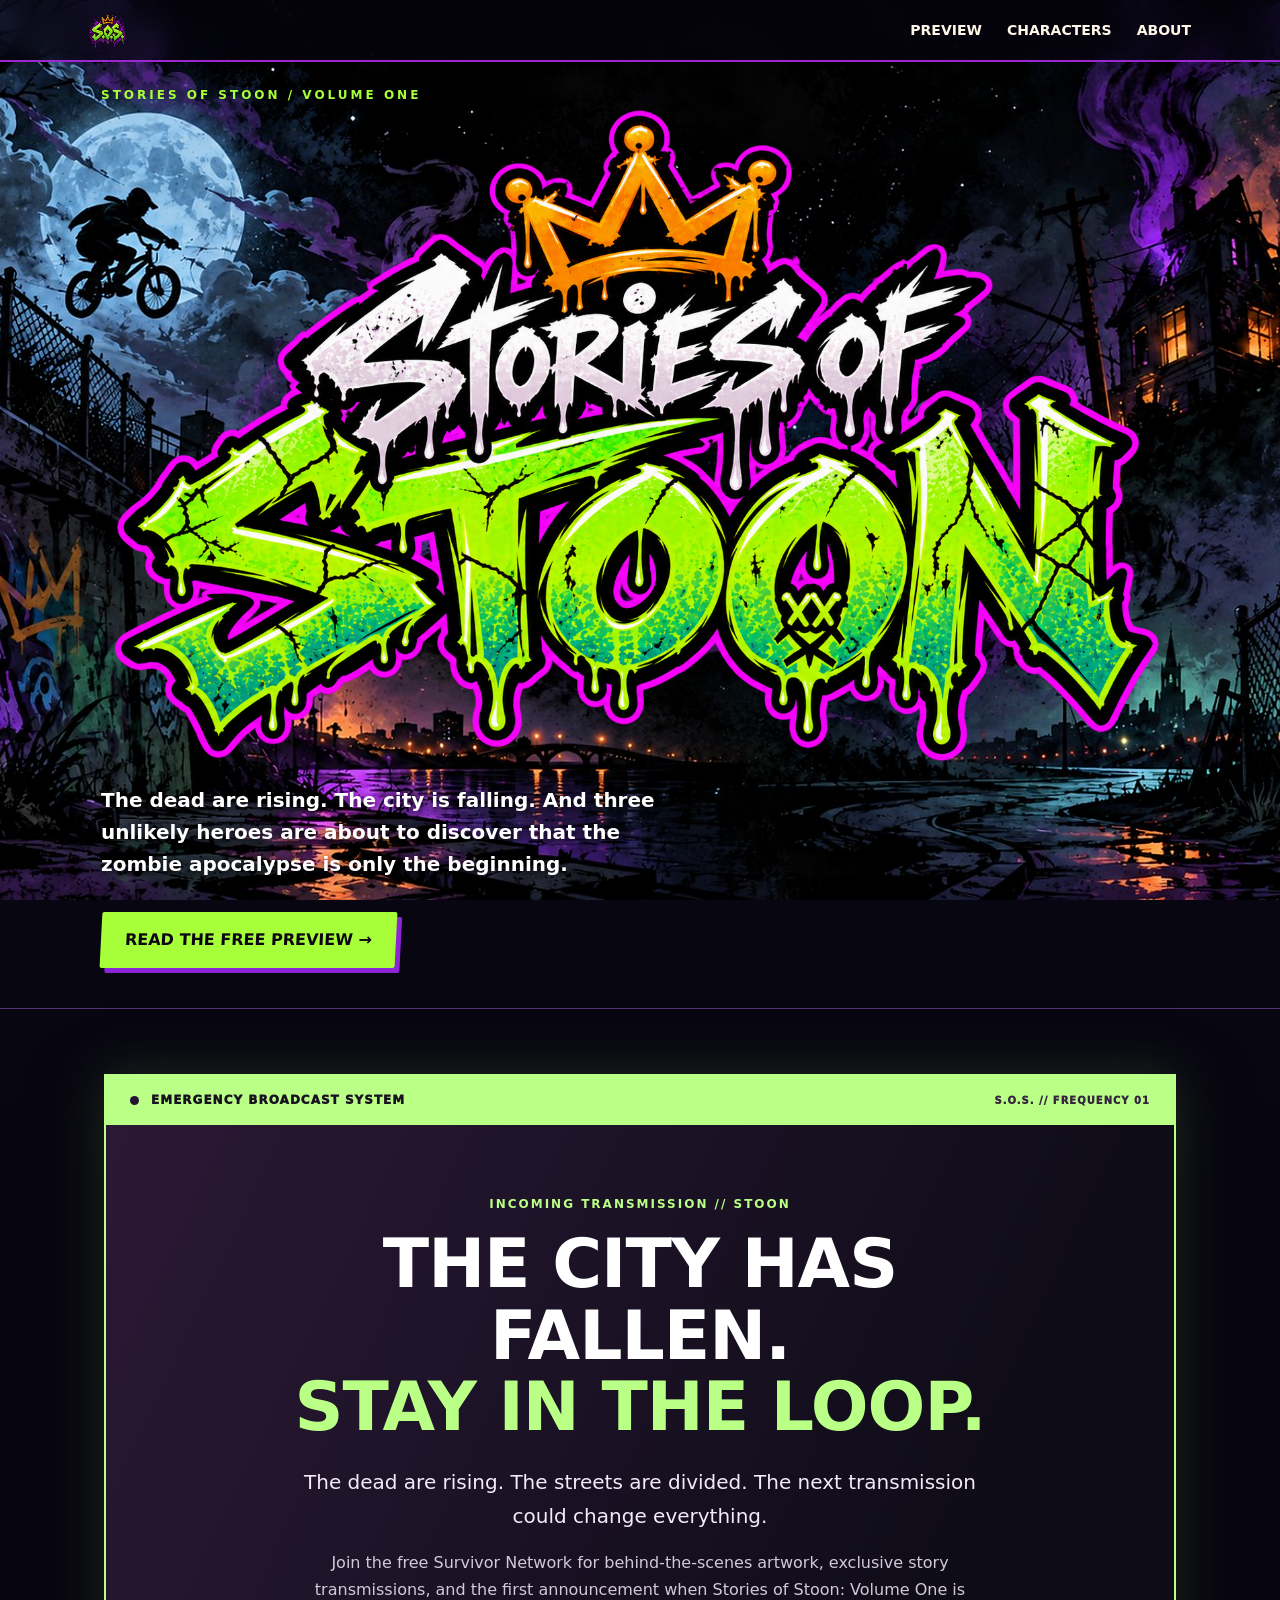
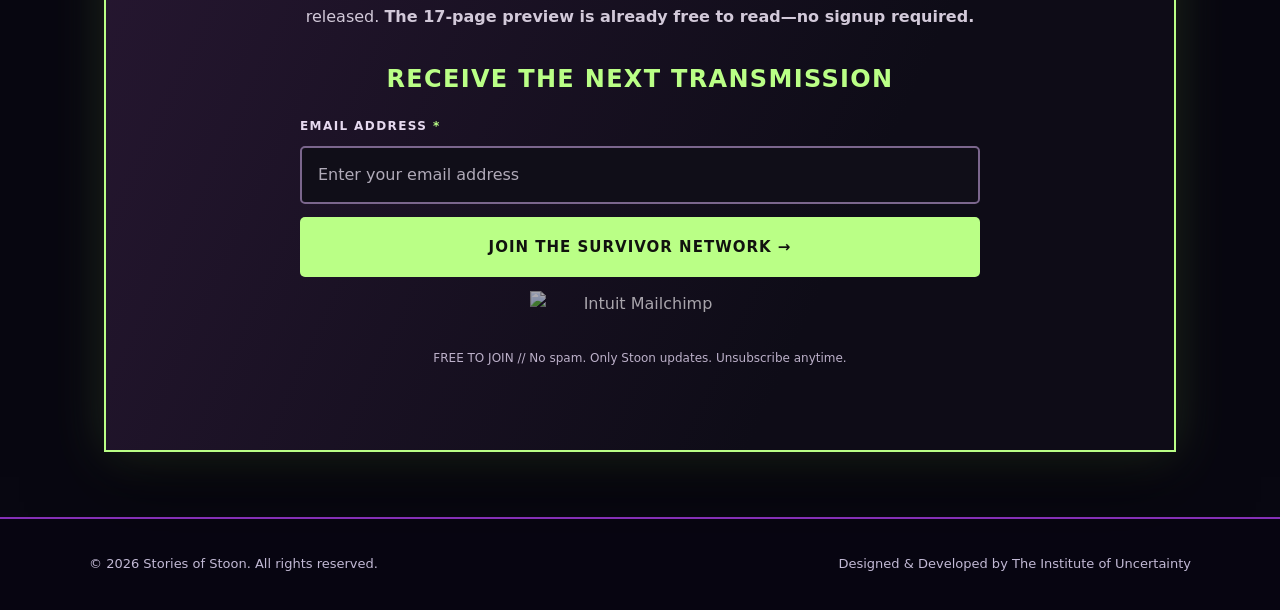
==== index.html @ d8c52fd6 "Update index.html" ====
<!DOCTYPE html>
<html lang="en">
 <head>
  <meta name="google-site-verification" content="NTfzgfvkSRT_aLBtHkE0zmmYZ2ayeeXilFzu-oNr6b4" />
  <!-- Page settings, metadata, fonts, and CSS -->
  <meta charset="utf-8"/>
  <meta content="width=device-width,initial-scale=1" name="viewport"/>
  <meta content="#111014" name="theme-color"/>
  <title>Stories of Stoon | Official Website</title>
  <link href="images/favicon-48.png?v=2" rel="icon" type="image/png"/>
  <link href="images/favicon-192.png?v=2" rel="apple-touch-icon"/>
  <meta content="images/stories-of-stoon-logo.png" property="og:image"/>
  <link href="css/bios.css" rel="stylesheet"/>
  
  <link href="css/visibility-fix.css" rel="stylesheet"/>
  <link href="css/background-crisp.css" rel="stylesheet"/>
  <link href="css/original-header-size.css" rel="stylesheet"/>
 
<!-- Stories of Stoon — standalone Survivor Network signup section -->
<style>
.sos-signal-section { padding: 65px 18px; background: #100e16; color: #f8f5f8; font-family: inherit; }
.sos-signal-section, .sos-signal-section * { box-sizing: border-box; }
.sos-signal-section .wrap { width: 100%; max-width: 1120px; margin: 0 auto; }
.sos-signal-section .signal-card { overflow: hidden; border: 2px solid #baff86; background: linear-gradient(115deg, #2b1936, #0e0c17 72%); box-shadow: 0 0 46px #baff8626, 0 25px 70px #0009; }
.sos-signal-section .signal-bar { display: flex; align-items: center; gap: 12px; padding: 15px 24px; background: #baff86; color: #18111f; font-weight: 950; letter-spacing: 1px; font-size: 12px; }
.sos-signal-section .signal-pulse { width: 9px; height: 9px; border-radius: 50%; background: #251332; flex-shrink: 0; }
.sos-signal-section .signal-frequency { margin-left: auto; font-size: 10px; color: #352440; }
.sos-signal-section .signal-content { max-width: 900px; margin: auto; padding: clamp(28px, 6vw, 70px); text-align: center; }
.sos-signal-section .eyebrow { font-size: 12px; font-weight: 800; letter-spacing: 2px; color: #baff86; }
.sos-signal-section .signal-copy h2 { font-size: clamp(34px, 6vw, 68px); line-height: 1.05; margin: 14px 0 22px; letter-spacing: -1px; color: #fff; }
.sos-signal-section .sos-green { color: #baff86; }
.sos-signal-section .signal-copy p { max-width: 720px; margin: 0 auto 16px; color: #d2c9d9; font-size: 16px; line-height: 1.7; }
.sos-signal-section .signal-copy p:first-of-type { font-size: clamp(17px,2vw,20px); color: #f4eaf9; }
.sos-signal-section .signal-form-wrap { max-width: 680px; margin: 30px auto 0; }
.sos-signal-section .network-form-heading { margin: 0 0 18px; color: #baff86; font-size: clamp(18px, 2vw, 24px); text-transform: uppercase; letter-spacing: .055em; }
.sos-signal-section .sos-mailchimp-form { width: 100%; margin: 0; padding: 0; }
.sos-signal-section .mc-field-group { text-align: left; margin-bottom: 13px; }
.sos-signal-section .mc-field-group label { display: block; margin-bottom: 10px; color: #e6d9ef; font-size: 12px; font-weight: 900; letter-spacing: 1.4px; }
.sos-signal-section .asterisk { color: #baff86; }
.sos-signal-section input[type=email] { display: block; width: 100%; min-height: 58px; padding: 14px 16px; background: #100e18; border: 2px solid #7b668d; border-radius: 5px; color: #fff; font: inherit; font-size: 16px; }
.sos-signal-section input[type=email]:focus { outline: 2px solid #baff86; outline-offset: 2px; }
.sos-signal-section input[type=email]::placeholder { color: #b0aab8; }
.sos-signal-section input.sos-subscribe-button { width: 100%; min-height: 60px; padding: 14px 12px; background: #baff86; color: #11120f; border: 0; border-radius: 5px; cursor: pointer; font: inherit; font-size: 15px; font-weight: 900; letter-spacing: 1px; }
.sos-signal-section input.sos-subscribe-button:hover { background: #d0ffa4; }
.sos-signal-section .sos-honeypot { position: absolute; left: -10000px; width: 1px; height: 1px; overflow: hidden; }
.sos-signal-section .response { margin: 10px 0; color: #fff; }
.sos-signal-section .sos-mailchimp-credit { display: flex; justify-content: center; margin: 14px auto 0; max-width: 220px; opacity: .65; }
.sos-signal-section .signal-privacy { margin-top: 18px; color: #bcb0c9; font-size: 12px; text-align: center; }
@media (max-width: 760px) { .sos-signal-section .signal-frequency { display: none; } .sos-signal-section .signal-bar { font-size: 10px; } .sos-signal-section .signal-content { padding: 27px 20px 35px; } }
</style>

  <link rel="stylesheet" href="css/navigation.css">
  <link rel="stylesheet" href="css/index-background-fix.css">
 </head>
 <body class="stoon-index-page">
  <img alt="" aria-hidden="true" id="stoon-fixed-city" src="images/city-background-sharp.jpg"/>
  <header>
    <div class="nav">
      <a class="brand" href="index.html" aria-label="Stories of Stoon homepage">
        <img src="images/sos-logo.png" alt="S.O.S. logo">
      </a>
      <nav class="mobile-nav" aria-label="Main navigation">
        <a href="preview.html">PREVIEW</a>
        <a href="bios.html">CHARACTERS</a>
        <a href="about.html">ABOUT</a>
      </nav>
    </div>
  </header>
  <!-- MAIN CONTENT -->
  <main>
   <div class="hero" id="home">
    <div class="wrap">
     <div class="hero-inner">
      <div class="eyebrow">
       STORIES OF STOON / VOLUME ONE
      </div>
      <img alt="Stories of Stoon" class="hero-logo" height="320" src="images/stories-of-stoon-logo.png" width="640"/>
      <p class="lead">
       The dead are rising. The city is falling. And three unlikely heroes are about to discover that the zombie apocalypse is only the beginning.
      </p>
      <div class="actions">
       <a class="btn" href="preview.html">
        READ THE FREE PREVIEW &rarr;
       </a>
      </div>
     </div>
    </div>
   </div>
   <section aria-labelledby="signal-title" class="launch-section sos-signal-section" id="email-list">
 <div class="wrap">
  <div class="signal-card">
   <div class="signal-bar">
    <span aria-hidden="true" class="signal-pulse">
    </span>
    EMERGENCY BROADCAST SYSTEM
    <span class="signal-frequency">
     S.O.S. // FREQUENCY 01
    </span>
   </div>
   <div class="signal-content">
    <div class="signal-copy">
     <div class="eyebrow">
      INCOMING TRANSMISSION // STOON
     </div>
     <h2 id="signal-title">
      THE CITY HAS FALLEN.
      <br/>
      <span class="sos-green">
       STAY IN THE LOOP.
      </span>
     </h2>
     <p>
      The dead are rising. The streets are divided. The next transmission could change everything.
     </p>
     <p>
      Join the free Survivor Network for behind-the-scenes artwork, exclusive story transmissions, and the first announcement when Stories of Stoon: Volume One is released.
      <strong>
       The 17-page preview is already free to read&mdash;no signup required.
      </strong>
     </p>
    </div>
    <div class="signal-form-wrap">
     <div class="stoon-mc-shell" id="mc_embed_shell">
      <div id="mc_embed_signup">
       <!-- MAILCHIMP SIGNUP FORM -->
       <form action="https://github.us11.list-manage.com/subscribe/post?u=028473336bbe570dd64462071&amp;id=b9e7efde29&amp;f_id=00f3f0e1f0" class="validate sos-mailchimp-form" id="mc-embedded-subscribe-form" method="post" name="mc-embedded-subscribe-form" target="_blank">
        <div id="mc_embed_signup_scroll">
         <h3 class="network-form-heading">
          Receive the next transmission
         </h3>
         <div class="mc-field-group">
          <label for="mce-EMAIL">
           EMAIL ADDRESS
           <span class="asterisk">
            *
           </span>
          </label>
          <input autocomplete="email" class="required email" id="mce-EMAIL" name="EMAIL" placeholder="Enter your email address" required="" type="email"/>
         </div>
         <div aria-live="polite" class="clear foot" id="mce-responses">
          <div class="response" id="mce-error-response" style="display:none">
          </div>
          <div class="response" id="mce-success-response" style="display:none">
          </div>
         </div>
         <div aria-hidden="true" class="sos-honeypot">
          <input autocomplete="off" name="b_028473336bbe570dd64462071_b9e7efde29" tabindex="-1" type="text" value=""/>
         </div>
         <input class="sos-subscribe-button" id="mc-embedded-subscribe" name="subscribe" type="submit" value="JOIN THE SURVIVOR NETWORK &rarr;"/>
         <a class="sos-mailchimp-credit" href="http://eepurl.com/Nd9CUPr3Xi" rel="noopener noreferrer" target="_blank" title="Mailchimp - email marketing made easy and fun">
          <img alt="Intuit Mailchimp" height="40" loading="lazy" src="https://digitalasset.intuit.com/render/content/dam/intuit/mc-fe/en_us/images/intuit-mc-rewards-text-dark.svg" width="220"/>
         </a>
        </div>
       </form>
      </div>
     </div>
     <p class="signal-privacy">
      FREE TO JOIN // No spam. Only Stoon updates. Unsubscribe anytime.
     </p>
    </div>
   </div>
  </div>
 </div>
</section>
  </main>
  <!-- SITE FOOTER -->
  <footer>
   <div class="wrap footer-inner">
    <span>
     &copy;
     <span id="year">
     </span>
     Stories of Stoon. All rights reserved.
    </span>
    <span>
     Designed &amp; Developed by The Institute of Uncertainty
    </span>
   </div>
  </footer>
  <script src="js/bios-2.js">
  </script>
 </body>
</html>
---- css/bios.css ----
/* Stories of Stoon — bios page styles */

:root {
    --bg:#111014;
    --card:#201e24;
    --line:#38333d;
    --orange:#ff7438;
    --cream:#f5eee4;
    --muted:#b7abb3}

* {
    box-sizing:border-box}

html {
    scroll-behavior:smooth}

body {
    margin:0;
    background:var(--bg);
    color:var(--cream);
    font:16px/1.6 system-ui,Arial,sans-serif}

a {
    color:inherit;
    text-decoration:none}

button {
    font:inherit;
    cursor:pointer}

header {
    position:sticky;
    top:0;
    z-index:5;
    background:#111014ed;
    border-bottom:1px solid var(--line);
    backdrop-filter:blur(12px)}

.nav {
    max-width:1150px;
    margin:auto;
    padding:14px 24px;
    display:flex;
    align-items:center;
    justify-content:space-between;
    gap:20px}

.brand {
    font-weight:1000;
    letter-spacing:-1px;
    font-size:25px;
    line-height:1}

.brand span {
    color:var(--orange)}

nav {
    display:flex;
    gap:25px;
    font-size:14px;
    font-weight:750}

nav a:hover {
    color:var(--orange)}

.hero {
    position:relative;
    overflow:hidden;
    border-bottom:1px solid var(--line);
    background:radial-gradient(ellipse at 78% 45%,#693323 0,transparent 42%),linear-gradient(135deg,#28232b,#111014 75%)}

.hero:after {
    content:'♛';
    position:absolute;
    right:6%;
    top:2%;
    font-size:390px;
    line-height:1;
    color:#ff74380d;
    transform:rotate(-15deg);
    pointer-events:none}

.wrap {
    max-width:1150px;
    margin:auto;
    padding:0 24px}

.hero-inner {
    padding:95px 0 100px;
    position:relative;
    z-index:1;
    max-width:740px}

.eyebrow {
    font-size:12px;
    font-weight:900;
    letter-spacing:3px;
    color:var(--orange)}

h1 {
    font-size:clamp(55px,10vw,116px);
    line-height:.92;
    letter-spacing:-5px;
    margin:18px 0 26px;
    text-transform:uppercase}

h1 em {
    color:var(--orange);
    font-style:normal}

p {
    color:var(--muted)}

.lead {
    font-size:20px;
    max-width:590px}

.actions {
    display:flex;
    gap:12px;
    flex-wrap:wrap;
    margin-top:32px}

.btn {
    border:1px solid var(--orange);
    background:var(--orange);
    color:#160f0d;
    padding:13px 22px;
    border-radius:5px;
    font-weight:900;
    display:inline-block}

.btn.secondary {
    background:transparent;
    color:var(--cream);
    border-color:#70626a}

.btn:hover {
    filter:brightness(1.12)}

section {
    padding:75px 0}

h2 {
    font-size:clamp(30px,5vw,46px);
    letter-spacing:-1.5px;
    margin:0 0 10px;
    line-height:1.1}

.section-head {
    display:flex;
    justify-content:space-between;
    align-items:end;
    gap:20px;
    margin-bottom:26px}

.grid {
    display:grid;
    grid-template-columns:repeat(3,1fr);
    gap:18px}

.episode {
    background:var(--card);
    border:1px solid var(--line);
    border-radius:9px;
    overflow:hidden}

.thumb {
    aspect-ratio:16/10;
    background:linear-gradient(145deg,#4b3538,#18171c);
    display:flex;
    align-items:center;
    justify-content:center;
    position:relative;
    overflow:hidden}

.thumb:before {
    content:'♛';
    font-size:105px;
    color:#ff743845;
    transform:rotate(-18deg)}

.thumb strong {
    position:absolute;
    bottom:12px;
    left:16px;
    font-size:12px;
    letter-spacing:2px;
    background:#151216dd;
    padding:4px 9px}

.episode-content {
    padding:20px}

.episode h3 {
    margin:0 0 8px;
    font-size:21px}

.episode p {
    margin:0 0 16px;
    font-size:14px}

.text-link {
    color:var(--orange);
    font-weight:850}

.dark {
    background:#19171c;
    border-block:1px solid var(--line)}

.about-grid {
    display:grid;
    grid-template-columns:1fr 1fr;
    gap:65px;
    align-items:center}

.art {
    border:1px solid #664435;
    min-height:310px;
    border-radius:8px;
    background:radial-gradient(circle at center,#653f31,#1c191f 70%);
    display:grid;
    place-items:center;
    font-size:180px;
    color:var(--orange)}

.reader {
    max-width:800px;
    margin:auto}

.reader-panel {
    border:1px solid var(--line);
    background:#f7f4ed;
    color:#222;
    padding:35px;
    text-align:center;
    min-height:380px;
    display:flex;
    flex-direction:column;
    justify-content:center;
    align-items:center;
    gap:15px}

.reader-panel .crown {
    font-size:90px;
    color:#222}

.reader-panel h3 {
    font-size:32px;
    margin:0;
    line-height:1.1}

.reader-panel p {
    color:#555;
    max-width:460px}

.reader-nav {
    display:flex;
    justify-content:space-between;
    align-items:center;
    gap:10px;
    margin:20px 0}

.reader-nav button {
    padding:10px 17px;
    background:var(--card);
    border:1px solid var(--line);
    border-radius:5px;
    color:white}

.reader-nav button:disabled {
    opacity:.3;
    cursor:not-allowed}

.reader-note {
    font-size:13px}

.signup {
    display:flex;
    gap:10px;
    max-width:530px;
    margin-top:20px}

.signup input {
    flex:1;
    min-width:0;
    padding:13px;
    border:1px solid #66565d;
    background:#19171c;
    border-radius:5px;
    color:white}

footer {
    padding:35px 0;
    border-top:1px solid var(--line);
    color:var(--muted);
    font-size:13px}

.footer-inner {
    display:flex;
    justify-content:space-between;
    gap:15px;
    flex-wrap:wrap}

@media(max-width:700px) {
    .grid {
    grid-template-columns:1fr}

.about-grid {
    grid-template-columns:1fr;
    gap:24px}

.hero-inner {
    padding:75px 0}

h1 {
    letter-spacing:-3px}

.art {
    min-height:220px}

nav {
    gap:12px;
    font-size:12px}

.brand {
    font-size:19px}

.signup {
    flex-direction:column}

.section-head {
    align-items:start;
    flex-direction:column}}

:root {
    --bg:#080711;
    --card:#171126;
    --line:#573071;
    --orange:#a7ff39;
    --cream:#fff8e8;
    --muted:#c2b9d5}

body {
    background:#080711}

header {
    background:#090711ed;
    border-bottom:2px solid #9b27d1}

.brand span,.text-link,.eyebrow {
    color:#a7ff39}

nav a:hover {
    color:#a7ff39}

.hero {
    min-height:700px;
    background:linear-gradient(90deg,#080711f2 0%,#080711aa 45%,#08071110 100%),url('images/city-background.png') center 45%/cover no-repeat}

.hero:after {
    display:none}

.hero-inner {
    padding:125px 0 135px;
    max-width:640px}

h1,h2,h3 {
    font-family:Impact,'Arial Black',system-ui,sans-serif;
    text-transform:uppercase;
    letter-spacing:.015em}

h1 {
    font-size:clamp(65px,10vw,125px);
    line-height:.9;
    color:white;
    text-shadow:5px 6px #1b0c27,8px 9px #8e23c4}

h1 em {
    color:#a7ff39;
    text-shadow:4px 5px #361047,7px 8px #9a26d8}

.lead {
    color:white;
    font-weight:650;
    text-shadow:0 2px 8px black}

.btn {
    background:#a7ff39;
    border:2px solid #a7ff39;
    color:#0b0611;
    box-shadow:5px 5px #8c26d4;
    transform:skew(-3deg);
    border-radius:2px}

.btn.secondary {
    background:#120a20dd;
    border-color:#ac46e7;
    color:white;
    box-shadow:5px 5px #48206e}

.btn:hover {
    transform:skew(-3deg) translateY(-3px)}

#episodes {
    background:linear-gradient(#0a0815dc,#0a0815f4),url('images/city-background.png') center/cover}

.episode {
    border:2px solid #67338c;
    box-shadow:6px 6px #250d37;
    border-radius:3px}

.episode:hover {
    border-color:#a7ff39}

.thumb {
    background:#171124 center/cover no-repeat}

.episode:nth-child(1) .thumb {
    background-image:url('images/city-background.png')}

.episode:nth-child(2) .thumb {
    background-image:url('images/city-background.png')}

.episode:nth-child(3) .thumb {
    background-image:url('images/city-background.png')}

.thumb:before {
    display:none}

.thumb strong {
    background:#a7ff39;
    color:#140b1b;
    font-weight:950}

.dark {
    background:#100c1d;
    border-block:1px solid #50306d}

.reader-panel {
    background:#f9f9f6;
    border:5px solid #a7ff39;
    box-shadow:9px 9px #7325a9;
    padding:20px}

.reader-nav button {
    border:2px solid #8133b5;
    font-weight:850}

.art {
    background:#09060f url('images/city-background.png') center/cover no-repeat;
    border:3px solid #8f36c8;
    box-shadow:8px 8px #a7ff39;
    font-size:0;
    min-height:390px}

#updates {
    background:linear-gradient(90deg,#090711ef,#090711a8),url('images/city-background.png') center/cover}

footer {
    border-top:2px solid #8530b7}

@media(max-width:700px) {
    .hero {
    min-height:630px;
    background-position:58% center;
    background-image:linear-gradient(90deg,#080711db,#08071178),url('images/city-background.png')}

.hero-inner {
    padding:85px 0 95px}

h1 {
    font-size:clamp(58px,13vw,88px)}

.art {
    min-height:250px}}

/* Comic visual identity: expressive condensed headlines, sharp inked edges */
@import url('https://fonts.googleapis.com/css2?family=Barlow+Condensed:wght@600;
    700;
    800;
    900&family=Inter:wght@400;
    500;
    600;
    700;
    800&display=swap');
body {
    font-family:Inter,Arial,sans-serif}

h1,h2,h3,.eyebrow,.btn,nav,.thumb strong {
    font-family:'Barlow Condensed',Impact,'Arial Narrow',sans-serif}

h1 {
    letter-spacing:.005em;
    font-weight:900;
    font-size:clamp(76px,11vw,142px)}

h2 {
    font-weight:900;
    letter-spacing:.015em;
    font-size:clamp(39px,5vw,60px)}

.hero {
    min-height:790px;
    background:linear-gradient(90deg,#070512ed 0%,#070512b0 39%,#07051220 80%),url('images/city-background.png') center 44%/cover no-repeat}

.hero-inner {
    padding:155px 0 160px}

.eyebrow {
    font-size:16px;
    letter-spacing:.14em}

.lead {
    max-width:490px}

.hero h1 {
    filter:drop-shadow(0 8px 0 #1c072e)}

.episode .thumb {
    background-position:center;
    background-size:cover}

.episode:first-child .thumb {
    background-image:url('images/city-background.png')}

.episode:nth-child(2) .thumb {
    background-image:url('images/city-background.png')}

.episode:nth-child(3) .thumb {
    background-image:url('images/city-background.png')}

.episode h3 {
    font-size:29px}

#about {
    background:radial-gradient(ellipse at 80% 40%,#2a1243,#090711 60%)}

#updates {
    background:linear-gradient(90deg,#090711ed,#090711a8),url('images/city-background.png') center/cover}

.site-note {
    font-size:13px;
    color:#c2b9d5}

@media(max-width:700px) {
    .hero {
    min-height:650px;
    background:linear-gradient(90deg,#080711d9,#08071183),url('images/city-background.png') 58% center/cover no-repeat}

.hero-inner {
    padding:95px 0 100px}

h1 {
    font-size:clamp(66px,14vw,95px)}

.nav {
    padding:12px 16px}

.brand img {
    max-width:86px!important}

nav {
    gap:10px}}

.hero-logo {
    display:block;
    width:min(100%,620px);
    height:auto;
    filter:drop-shadow(0 10px 22px #0009);
    margin:10px 0 22px}

.sr-only {
    position:absolute;
    width:1px;
    height:1px;
    padding:0;
    margin:-1px;
    overflow:hidden;
    clip:rect(0,0,0,0);
    white-space:nowrap;
    border:0}

.brand img {
    width:96px!important;
    max-height:64px!important;
    object-fit:contain}

.hero-inner {
    max-width:700px}

@media(max-width:700px) {
    .hero-logo {
    width:100%}

.brand img {
    width:70px!important}}

/* Fully responsive comic archive and image reader */
#episode-grid {
    grid-template-columns:repeat(3,minmax(0,1fr))}

.episode .thumb {
    background-size:cover;
    background-position:center;
    aspect-ratio:16/10}

.reader {
    max-width:1080px}

.reader-panel {
    min-height:0;
    padding:0;
    background:#fff;
    border:3px solid #a7ff39;
    display:block;
    overflow:hidden}

.reader-panel img {
    width:100%;
    height:auto;
    display:block}

.reader-nav {
    position:relative;
    justify-content:space-between;
    flex-wrap:wrap}

.reader-nav button {
    background:#1a1126;
    color:#fff;
    border:2px solid #a7ff39;
    padding:12px 18px}

.reader-nav button:not(:disabled):hover {
    background:#3a1753}

.reader-nav span {
    font-weight:800;
    color:#a7ff39}

@media(max-width:850px) {
    #episode-grid {
    grid-template-columns:repeat(2,minmax(0,1fr))}}

@media(max-width:540px) {
    #episode-grid {
    grid-template-columns:1fr}

.reader-nav button {
    padding:10px 12px}

.reader-panel {
    box-shadow:4px 4px #7325a9}}

/* Mailing list section */
#email-list {
    background:linear-gradient(115deg,#130a20f5,#080711df),url('images/city-background.png') center/cover;
    padding:85px 0;
    border-top:2px solid #8628bc}

.mail-panel {
    max-width:790px;
    margin:auto;
    text-align:center;
    background:#0d0918d9;
    border:2px solid #6e2b9a;
    box-shadow:9px 9px 0 #39204d;
    padding:clamp(22px,5vw,52px)}

.mail-panel h2 {
    font-size:clamp(36px,6vw,65px);
    color:#a7ff39;
    text-shadow:3px 3px #7623b3}

.mail-panel p {
    max-width:550px;
    margin:14px auto 24px}

.mail-form {
    display:flex;
    gap:12px;
    max-width:600px;
    margin:auto;
    flex-wrap:wrap}

.mail-form input[type=email] {
    flex:1 1 230px;
    min-width:0;
    padding:16px;
    background:#fff;
    color:#171021;
    border:2px solid #a7ff39;
    font:inherit;
    border-radius:3px}

.mail-form button {
    flex:0 0 auto}

.mailerlite-embed:not(:empty) {
    margin:20px auto;
    max-width:620px}

.mailerlite-embed:not(:empty)+.mail-form {
    display:none}

.mailerlite-embed:not(:empty)~.mail-status {
    display:none}

.mail-privacy {
    font-size:12px!important;
    color:#c2b9d5}

.mail-status {
    font-size:14px;
    min-height:24px;
    color:#ffdca0}

@media(max-width:600px) {
    .mail-form button {
    width:100%}}

/* Character bios — same neon comic theme as the original page. */
.bio-controls {
    display:flex;
    justify-content:space-between;
    gap:16px;
    flex-wrap:wrap;
    align-items:end;
    margin:24px 0}

.bio-controls label {
    font:800 15px 'Barlow Condensed',Impact,sans-serif;
    color:#a7ff39;
    letter-spacing:.06em}

.bio-controls input {
    display:block;
    margin-top:6px;
    min-width:min(310px,80vw);
    padding:12px 14px;
    background:#0a0713;
    border:2px solid #7735ab;
    color:#fff;
    border-radius:3px;
    font:15px system-ui,sans-serif}

.bio-filters {
    display:flex;
    flex-wrap:wrap;
    gap:7px}

.bio-filters button {
    font:800 15px 'Barlow Condensed',Impact,sans-serif;
    background:#171126;
    color:#fff;
    border:1px solid #8f36c8;
    padding:10px 13px}

.bio-filters button.selected,.bio-filters button:hover {
    color:#0a0713;
    background:#a7ff39;
    border-color:#a7ff39}

.bio-grid {
    display:grid;
    grid-template-columns:repeat(3,minmax(0,1fr));
    gap:17px}

.bio-card {
    background:#1b1429;
    border:2px solid #653486;
    box-shadow:5px 5px #270e39;
    min-width:0}

.bio-card[hidden] {
    display:none!important}

.bio-card summary {
    cursor:pointer;
    list-style:none;
    padding:20px;
    min-height:162px;
    display:flex;
    flex-direction:column;
    gap:6px}

.bio-card summary::-webkit-details-marker {
    display:none}

.bio-card summary strong {
    font:900 29px/1.08 'Barlow Condensed',Impact,sans-serif;
    text-transform:uppercase;
    color:white}

.bio-card summary:hover strong {
    color:#a7ff39}

.bio-faction {
    font:900 13px 'Barlow Condensed',Impact,sans-serif;
    letter-spacing:.1em;
    color:#a7ff39}

.bio-card[data-group='The Crowned'] .bio-faction {
    color:#ff9947}

.bio-subtitle {
    color:#c2b9d5;
    font-size:13px}

.bio-action {
    font:800 13px 'Barlow Condensed',Impact,sans-serif;
    color:#a7ff39;
    letter-spacing:.08em;
    margin-top:auto}

.bio-body {
    padding:5px 20px 20px;
    border-top:1px solid #653486}

.bio-body p {
    font-size:14px}

.bio-facts {
    font-size:14px;
    color:#eee5f5;
    padding-left:18px}

.bio-tba {
    font-style:italic}

.bio-card[open] {
    border-color:#a7ff39}

#bio-empty {
    border:1px dashed #8f36c8;
    padding:20px;
    text-align:center}

@media(max-width:850px) {
    .bio-grid {
    grid-template-columns:repeat(2,minmax(0,1fr))}}

@media(max-width:600px) {
    .bio-grid {
    grid-template-columns:1fr}

.bio-controls {
    align-items:stretch}

.bio-controls input {
    width:100%}

.nav {
    flex-wrap:wrap}

nav {
    flex-wrap:wrap;
    justify-content:center}

.bio-card summary {
    min-height:120px}}



/* Site-wide visual settings: one fixed, unobscured city image. */
html { background: #070612 !important; }
body { background: transparent !important; min-height: 100vh; isolation: isolate; }
body::before {
  content: "";
  position: fixed;
  inset: 0;
  z-index: -1;
  pointer-events: none;
  background: url("../images/city-background.png") center center / cover no-repeat;
}
/* No full-section dark curtains over the artwork. */
.hero, main, main > section, section, section.dark,
#episodes, #reader, #characters, #about, #updates, #email-list {
  background: transparent !important;
  background-image: none !important;
}
header { background: rgba(7,5,18,.78) !important; }
footer { background: rgba(7,5,18,.50) !important; }
/* Readable text without hiding the skyline. */
.hero-inner { max-width: 1020px !important; margin: auto; text-align: center; }
.hero-logo { display:block !important; width:min(100%, 900px) !important;
  max-width:100% !important; height:auto !important; margin:0 auto 24px !important;
  object-fit:contain !important; filter:drop-shadow(0 5px 12px rgba(0,0,0,.75)); }
.hero-inner .lead { margin-inline:auto; text-shadow:0 2px 7px #000, 0 0 14px #000; }
.hero-inner .actions { justify-content:center; }
section h2, section p, .eyebrow { text-shadow: 0 2px 8px rgba(0,0,0,.85); }
@media (max-width:700px) {
 body::before { background-position: 40% center; }
 .hero-logo { width:100% !important; }
}


/* FIX: the backdrop is in front of the root background and behind all content. */
html { background: #070612 !important; }
body { background: transparent !important; position: relative; isolation: auto !important; min-height: 100vh; }
body::before { content: ""; display: block; position: fixed; inset: 0; z-index: 0 !important;
  pointer-events: none; background: url("../images/city-background.png") center center / cover no-repeat !important;
  opacity: 1 !important; }
body > header, body > main, body > footer { position: relative; z-index: 1; }
main, .hero, main > section, section, section.dark, #episodes, #reader, #characters,
#about, #updates, #email-list { background: transparent !important; background-image: none !important; }
.hero { overflow: visible !important; min-height: 0 !important; }
.hero-inner { box-sizing: border-box; padding: 38px 12px 40px !important; max-width: 1100px !important; }
.hero-logo { display: block !important; width: min(94vw, 1000px) !important;
 max-width: 100% !important; height: auto !important; max-height: none !important;
 object-fit: contain !important; margin: 0 auto 20px !important; }
.hero::after { display:none !important; }
@media (max-width: 700px) { body::before { background-position: 39% center !important; }
 .hero-inner { padding: 26px 8px 32px !important; } .hero-logo { width: 96vw !important; } }


/* Shared, unobstructed, stationary cityscape on all five pages. */
html { background: #070612 !important; }
body { background: transparent !important; isolation: auto !important; min-height:100vh; }
body::before { content:"" !important; position:fixed !important; inset:0 !important; z-index:0 !important; background: url("../images/city-background.png") center center / cover no-repeat !important; pointer-events:none !important; }
body > * { position:relative; z-index:1; }
main, main > section, section, .hero, .dark, #episodes, #reader, #characters, #about, #updates, #email-list { background:transparent !important; background-image:none !important; }
.hero::before, .hero::after { display:none !important; }
header { background:rgba(7,5,18,.55) !important; }
footer { background:rgba(7,5,18,.55) !important; }
.hero, .hero-inner { overflow:visible !important; }
.hero-inner { max-width:1200px !important; width:100% !important; padding:50px 16px 55px !important; margin:0 auto !important; text-align:center !important; }
.hero-logo { display:block !important; box-sizing:border-box !important; width:min(100%,1100px) !important; max-width:calc(100vw - 32px) !important; height:auto !important; max-height:none !important; object-fit:contain !important; margin:0 auto 24px !important; filter:drop-shadow(0 4px 12px rgba(0,0,0,.7)); }
.hero-inner .lead { margin-left:auto; margin-right:auto; }
.hero-inner .actions { justify-content:center; }
section h2, section p, .eyebrow { text-shadow:0 2px 8px #000; }
@media(max-width:700px) { body::before { background-position:35% center !important; } .hero-inner { padding:28px 12px 36px !important; } .hero-logo { max-width:calc(100vw - 24px) !important; } }

/* Character images: consistent crops within the ORIGINAL Stoon theme */
.bio-card .bio-portrait {width:100%;aspect-ratio:4/5;display:block;object-fit:cover;object-position:center top;border:2px solid #653486;background:#100b1a;margin:0 0 12px;}
.bio-card summary {min-height:0;}
.bio-card:has(.bio-portrait) summary {padding:14px 14px 18px;}
.bio-card:not(:has(.bio-portrait)) summary {min-height:245px;justify-content:center;}
.bio-card {background:#1b1429;}
.bio-card summary:focus-visible {outline:3px solid #a7ff39;outline-offset:-4px;}
@media(max-width:600px){.bio-card:not(:has(.bio-portrait)) summary{min-height:150px;}}
---- css/visibility-fix.css ----
/* FINAL OVERRIDES: full-width title and genuinely visible fixed cityscape */
html, body { margin:0 !important; min-height:100% !important; background:transparent !important; }
html { background-color:#080711 !important; }
body::before,body::after { content:none !important; display:none !important; }
#stoon-fixed-city { position:fixed !important; inset:0 !important; width:100vw !important; height:100dvh !important; object-fit:cover !important; object-position:center center !important; z-index:0 !important; opacity:1 !important; pointer-events:none !important; }
body > header,body > main,body > footer { position:relative !important; z-index:1 !important; }
body,main,main > section,section,.hero,.dark,#episodes,#reader,#characters,#about,#updates,#email-list { background:transparent !important; background-image:none !important; }
.hero,.hero-inner,.wrap { overflow:visible !important; }
.hero::before,.hero::after { content:none !important; display:none !important; }
.hero-inner { width:100% !important; max-width:1200px !important; padding:24px 12px 40px !important; margin:0 auto !important; box-sizing:border-box !important; }
.hero-logo { display:block !important; width:100% !important; max-width:min(1100px,calc(100vw - 32px)) !important; height:auto !important; max-height:none !important; object-fit:contain !important; margin:0 auto 20px !important; }
header { background:rgba(7,5,18,.65) !important; }
footer { background:rgba(7,5,18,.45) !important; }
.episode,.bio-card,.mail-panel,.reader-panel,.art,.card,.episode-content { background-color:rgba(12,9,23,.70) !important; }
@media(max-width:700px) { #stoon-fixed-city { object-position:38% center !important; } .hero-inner { padding:18px 8px 28px !important; } .hero-logo { max-width:calc(100vw - 16px) !important; } }
---- css/background-crisp.css ----
/* Shared fixed city background: sharper image, no CSS blur or dark overlay. */
html { background: #080711 !important; }
body { background: transparent !important; }
#stoon-fixed-city {
 position: fixed !important; inset: 0 !important; width: 100vw !important; height: 100vh !important;
 object-fit: cover !important; object-position: center center !important;
 opacity: 1 !important; filter: none !important; transform: translateZ(0);
 z-index: 0 !important; pointer-events: none !important;
}
body > header,body > main,body > footer { position: relative !important; z-index: 1 !important; }
main,main > section,.hero,.dark { background: transparent !important; background-image: none !important; }
.hero-logo { max-width: min(1100px, calc(100vw - 36px)) !important; width: 100% !important; height: auto !important; object-fit: contain !important; }
@media (max-width: 700px) { #stoon-fixed-city { object-position: 37% center !important; } }
---- css/original-header-size.css ----
header .brand { width: auto !important; height: auto !important; min-width: 0 !important; max-width: none !important; flex: 0 0 auto !important; padding: 0 !important; }
header .brand img { display:block !important; width:96px !important; max-width:96px !important; height:64px !important; max-height:64px !important; object-fit:contain !important; }
@media(max-width:700px){header .brand img{width:70px !important;max-width:70px !important;height:48px !important;max-height:48px !important;}}
---- css/navigation.css ----
/* Shared header — match the About page on all four pages. */
header .nav {
  display: flex;
  align-items: center;
  justify-content: space-between;
  gap: 20px;
  max-width: 1150px;
  margin-inline: auto;
  padding: 12px 24px;
}
header .brand {
  display: inline-flex !important;
  flex: 0 0 auto !important;
  align-items: center;
  justify-content: center;
  width: 36px !important;
  height: 36px !important;
  min-width: 36px !important;
  max-width: 36px !important;
  padding: 0 !important;
}
header .brand img {
  display: block !important;
  width: 36px !important;
  max-width: 36px !important;
  height: 36px !important;
  max-height: 36px !important;
  object-fit: contain;
}
header .nav nav {
  display: flex;
  align-items: center;
  justify-content: flex-end;
  flex-wrap: wrap;
  gap: clamp(12px, 2.6vw, 25px);
}
header .nav nav a {
  white-space: nowrap;
}
header .nav nav a[aria-current="page"] {
  color: var(--orange, #ff7438);
}
@media (max-width: 520px) {
  header .nav { padding: 12px 14px; gap: 10px; }
  header .nav nav { gap: 10px; font-size: 11px; }
}
---- css/index-background-fix.css ----
/* Index page: use the same sharp, fixed background as the other site pages.
   Hide the legacy low-res backdrop to prevent double rendering. */
body.stoon-index-page::before { content: none !important; display: none !important; }
body.stoon-index-page #stoon-fixed-city {
  display: block !important; position: fixed !important; inset: 0 !important;
  width: 100vw !important; height: 100vh !important; object-fit: cover !important;
  object-position: center center !important; filter: none !important; opacity: 1 !important;
  transform: none !important; z-index: 0 !important; pointer-events: none !important;
}
body.stoon-index-page > header, body.stoon-index-page > main, body.stoon-index-page > footer {
  position: relative !important; z-index: 1 !important;
}
@media (max-width: 700px) {
  body.stoon-index-page #stoon-fixed-city { object-position: 37% center !important; }
}
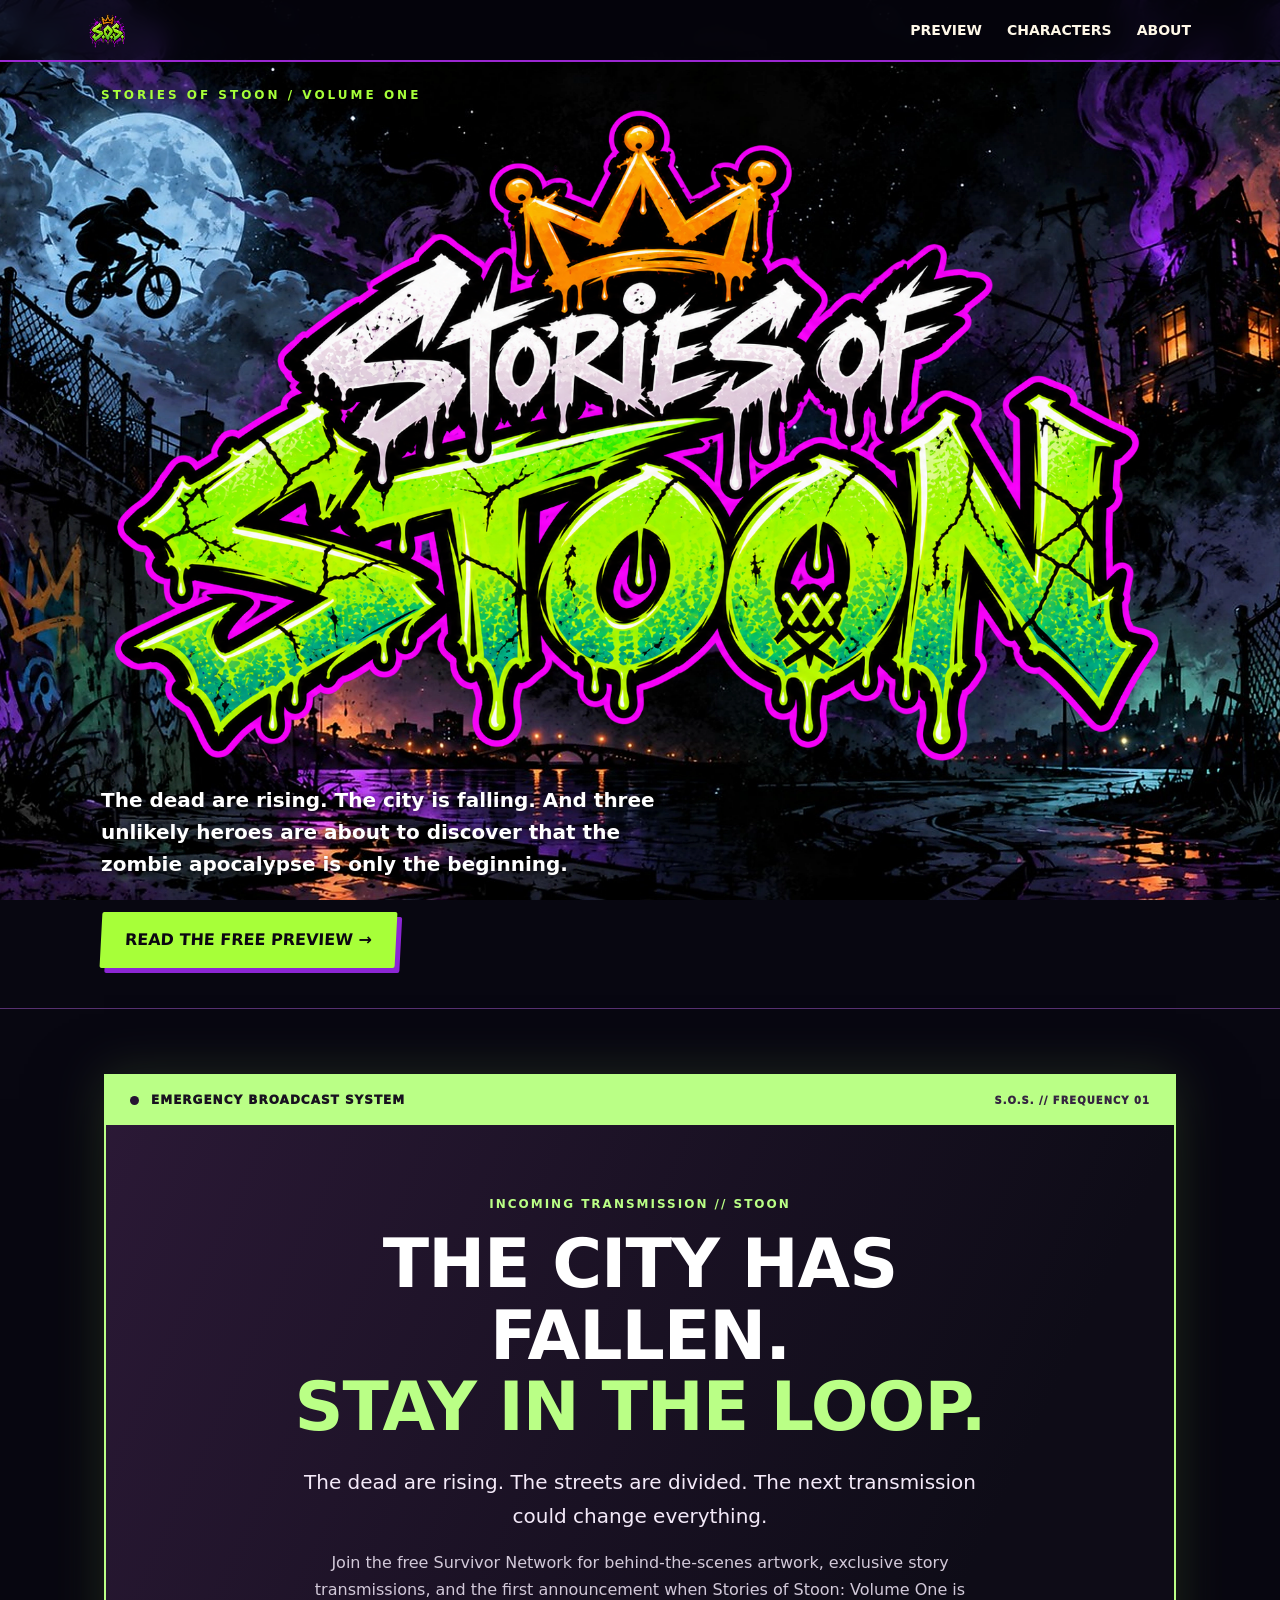
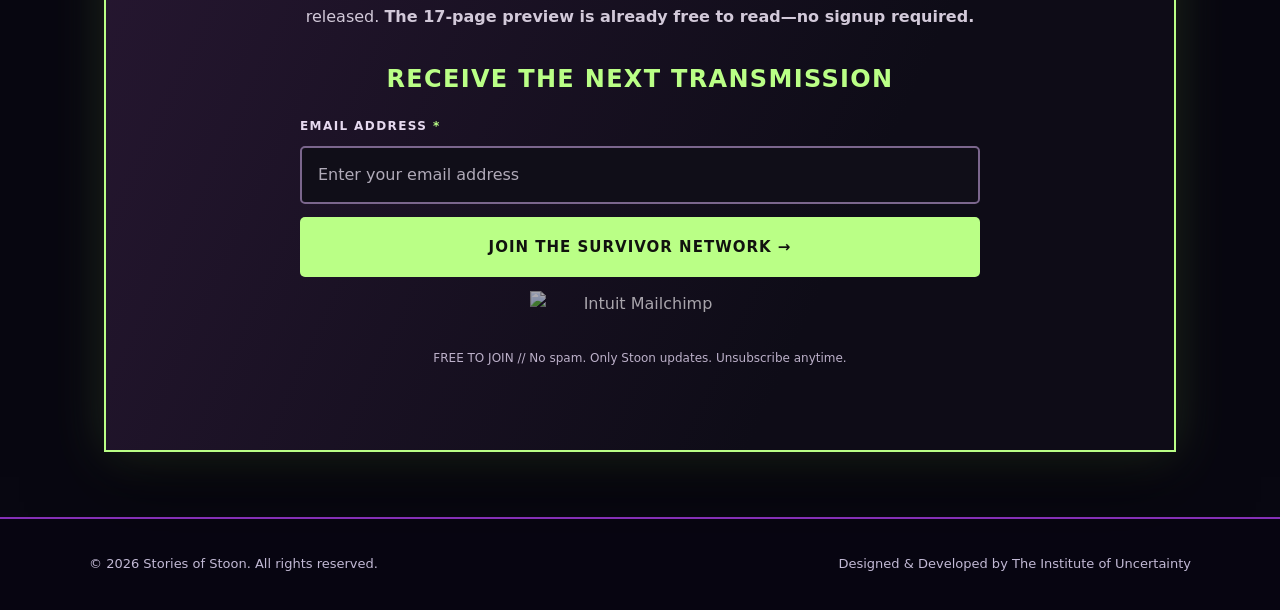
==== commit 48d26cd6: "Update index.html" ====
--- a/index.html
+++ b/index.html
@@ -53,7 +53,7 @@
   <link rel="stylesheet" href="css/index-background-fix.css">
  </head>
  <body class="stoon-index-page">
-  <img alt="" aria-hidden="true" id="stoon-fixed-city" src="images/city-background-sharp.jpg"/>
+  <img alt="" aria-hidden="true" id="stoon-fixed-city" src="images/city-background-sharp.webp"/>
   <header>
     <div class="nav">
       <a class="brand" href="index.html" aria-label="Stories of Stoon homepage">
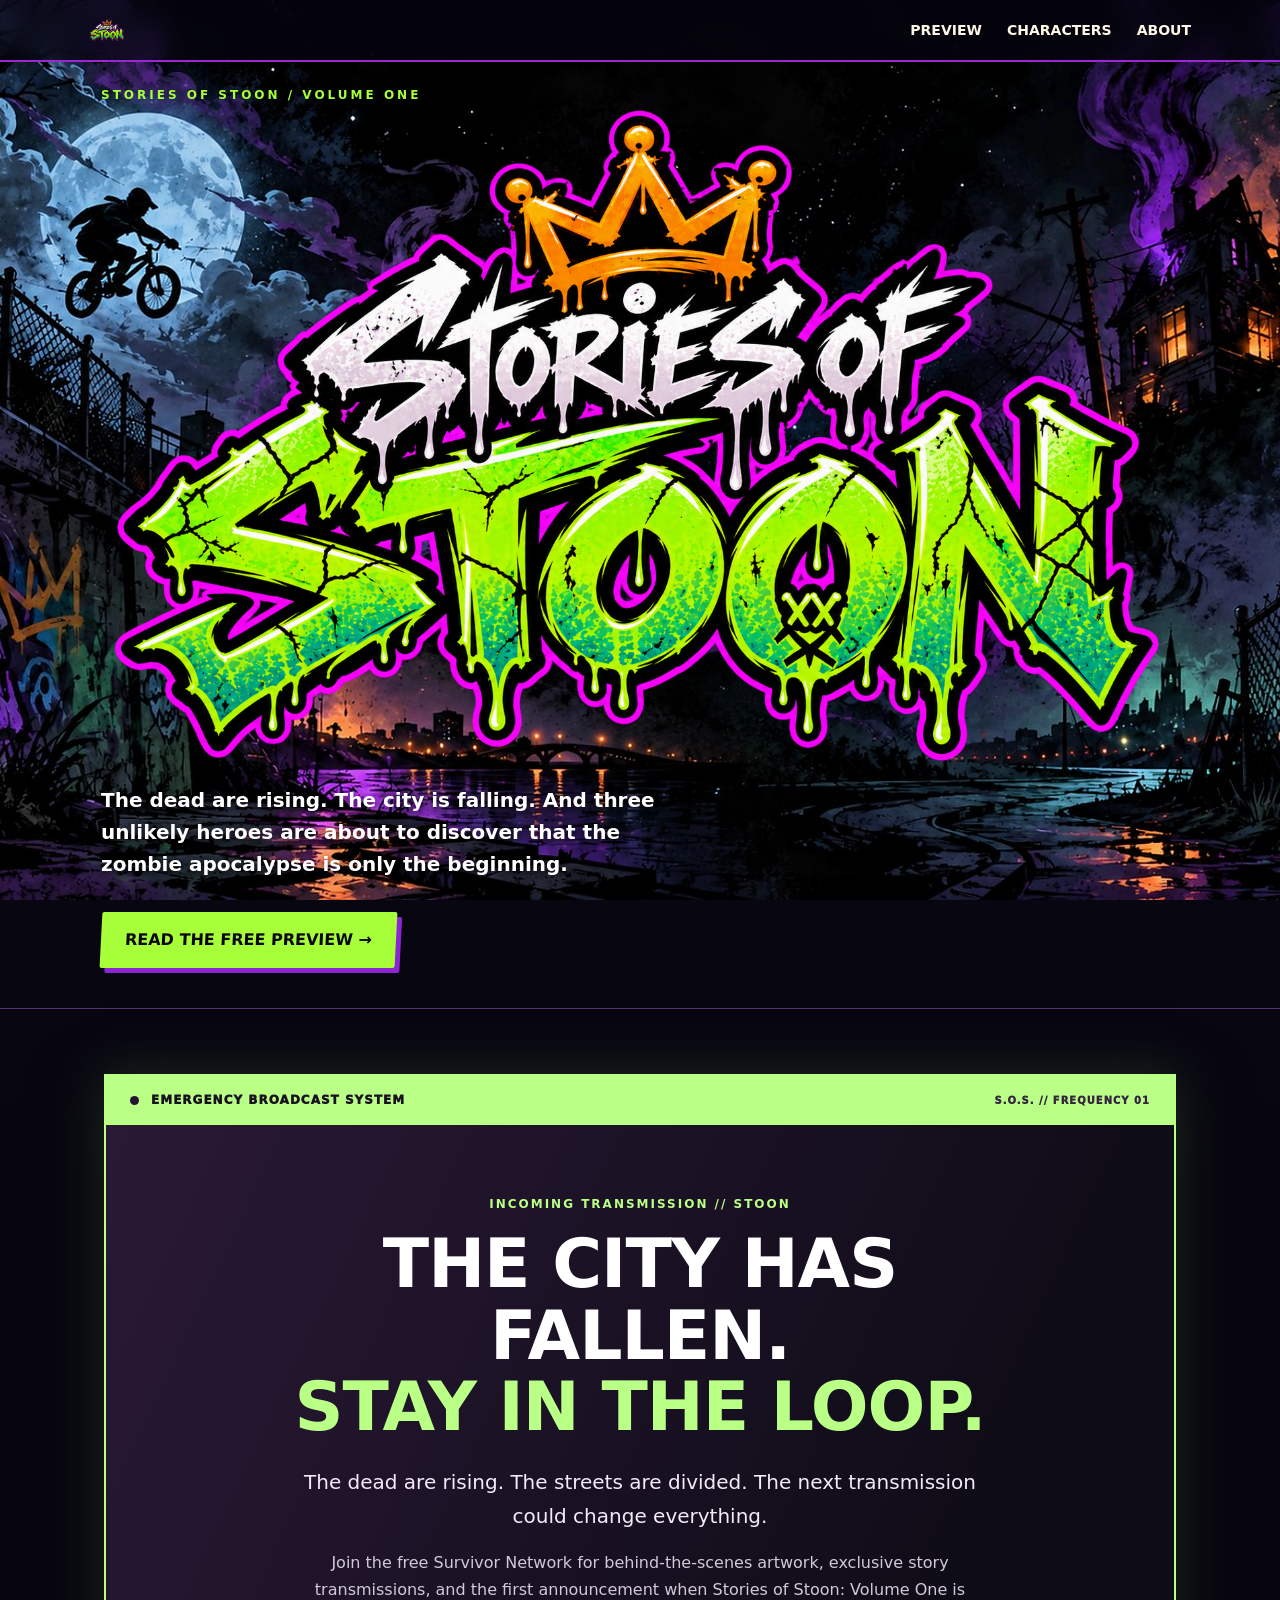
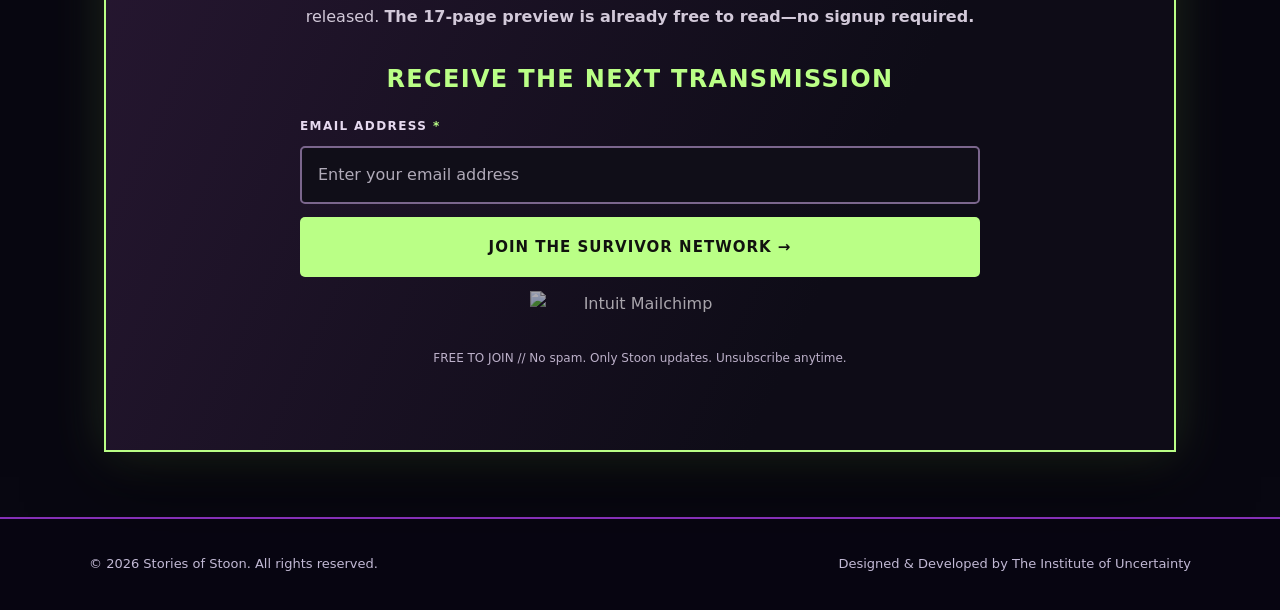
==== commit 95c22c33: "Update index.html" ====
--- a/index.html
+++ b/index.html
@@ -57,7 +57,7 @@
   <header>
     <div class="nav">
       <a class="brand" href="index.html" aria-label="Stories of Stoon homepage">
-        <img src="images/sos-logo.png" alt="S.O.S. logo">
+        <img src="images/stories-of-stoon-logo.webp" alt="S.O.S. logo">
       </a>
       <nav class="mobile-nav" aria-label="Main navigation">
         <a href="preview.html">PREVIEW</a>
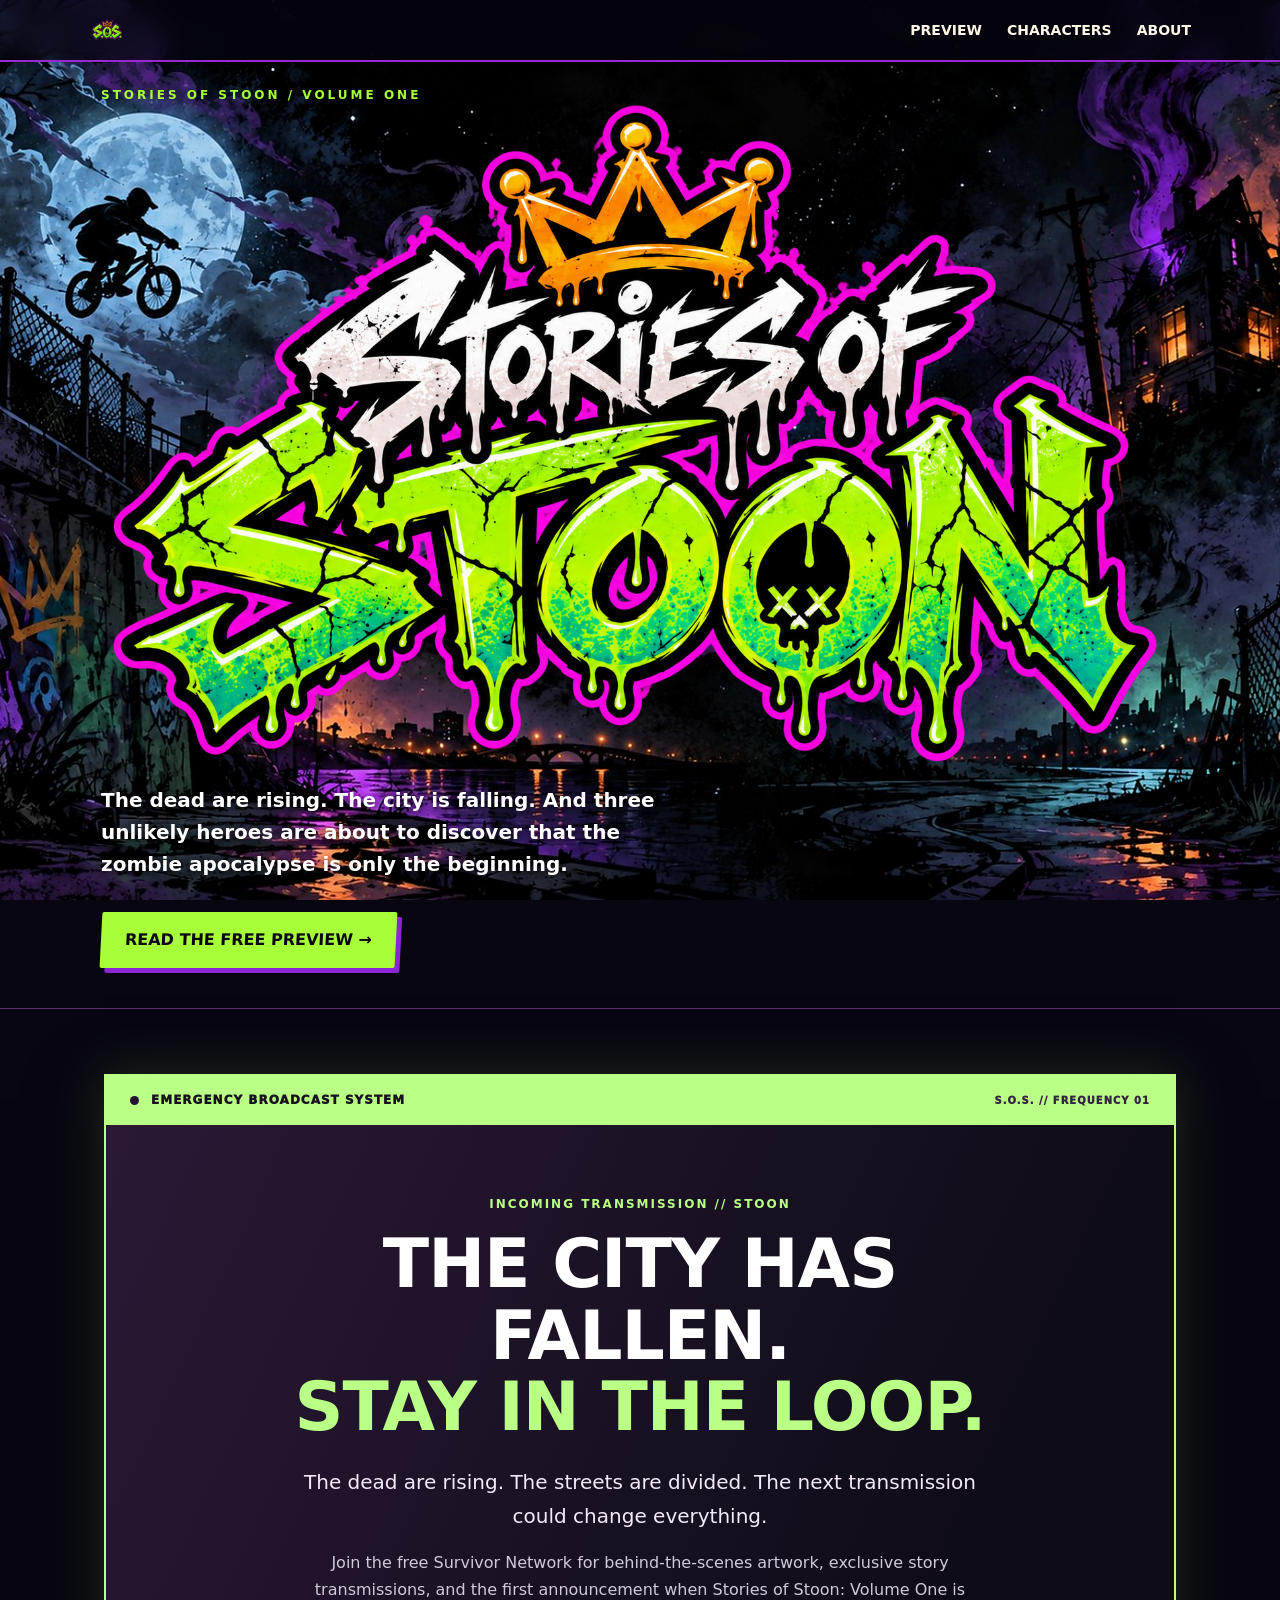
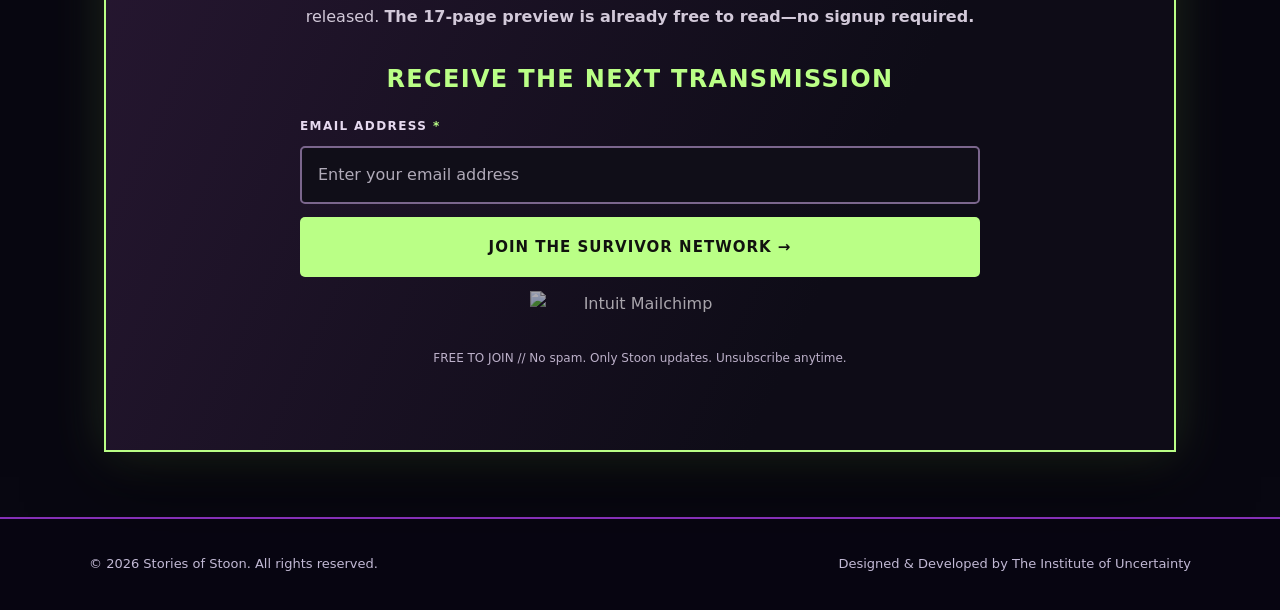
==== commit 04e8059c: "Update index.html" ====
--- a/index.html
+++ b/index.html
@@ -1,6 +1,35 @@
 <!DOCTYPE html>
 <html lang="en">
  <head>
+  <!-- Add inside the <head> of index.html; replace existing title/description/canonical tags -->
+<title>Stories of Stoon | Zombie Horror Graphic Novel</title>
+<meta name="description" content="Enter Stoon, a city overrun by the undead, where survivors, dangerous gangs, and a mysterious cult fight for control. Discover the Stories of Stoon horror graphic novel, read a free preview, and follow the upcoming release.">
+<meta name="robots" content="index, follow, max-image-preview:large">
+<meta name="author" content="Institute of Uncertainty">
+<link rel="canonical" href="https://storiesofstoon.github.io/">
+<meta property="og:type" content="website">
+<meta property="og:site_name" content="Stories of Stoon">
+<meta property="og:title" content="Stories of Stoon | Zombie Horror Graphic Novel">
+<meta property="og:description" content="A city overrun by the undead. Survivors, gangs, and a mysterious cult. Explore Stories of Stoon and read a free preview.">
+<meta property="og:url" content="https://storiesofstoon.github.io/">
+<!-- When your share image is uploaded, add: <meta property="og:image" content="https://storiesofstoon.github.io/your-share-image.jpg"> -->
+<meta name="twitter:card" content="summary">
+<meta name="twitter:title" content="Stories of Stoon | Zombie Horror Graphic Novel">
+<meta name="twitter:description" content="Enter Stoon: a zombie horror graphic novel. Read a free preview and follow the release.">
+<script type="application/ld+json">
+{
+  "@context": "https://schema.org",
+  "@type": "CreativeWork",
+  "name": "Stories of Stoon",
+  "url": "https://storiesofstoon.github.io/",
+  "description": "A zombie horror graphic novel set in Stoon, where survivors confront the undead, dangerous gangs, and a mysterious cult.",
+  "genre": ["Horror", "Zombie apocalypse", "Graphic novel"],
+  "inLanguage": "en",
+  "creator": {"@type": "Organization", "name": "Institute of Uncertainty"},
+  "isAccessibleForFree": true
+}
+</script>
+  
   <meta name="google-site-verification" content="NTfzgfvkSRT_aLBtHkE0zmmYZ2ayeeXilFzu-oNr6b4" />
   <!-- Page settings, metadata, fonts, and CSS -->
   <meta charset="utf-8"/>
@@ -57,7 +86,7 @@
   <header>
     <div class="nav">
       <a class="brand" href="index.html" aria-label="Stories of Stoon homepage">
-        <img src="images/stories-of-stoon-logo.webp" alt="S.O.S. logo">
+        <img src="images/sos-logo.png" alt="S.O.S. logo">
       </a>
       <nav class="mobile-nav" aria-label="Main navigation">
         <a href="preview.html">PREVIEW</a>
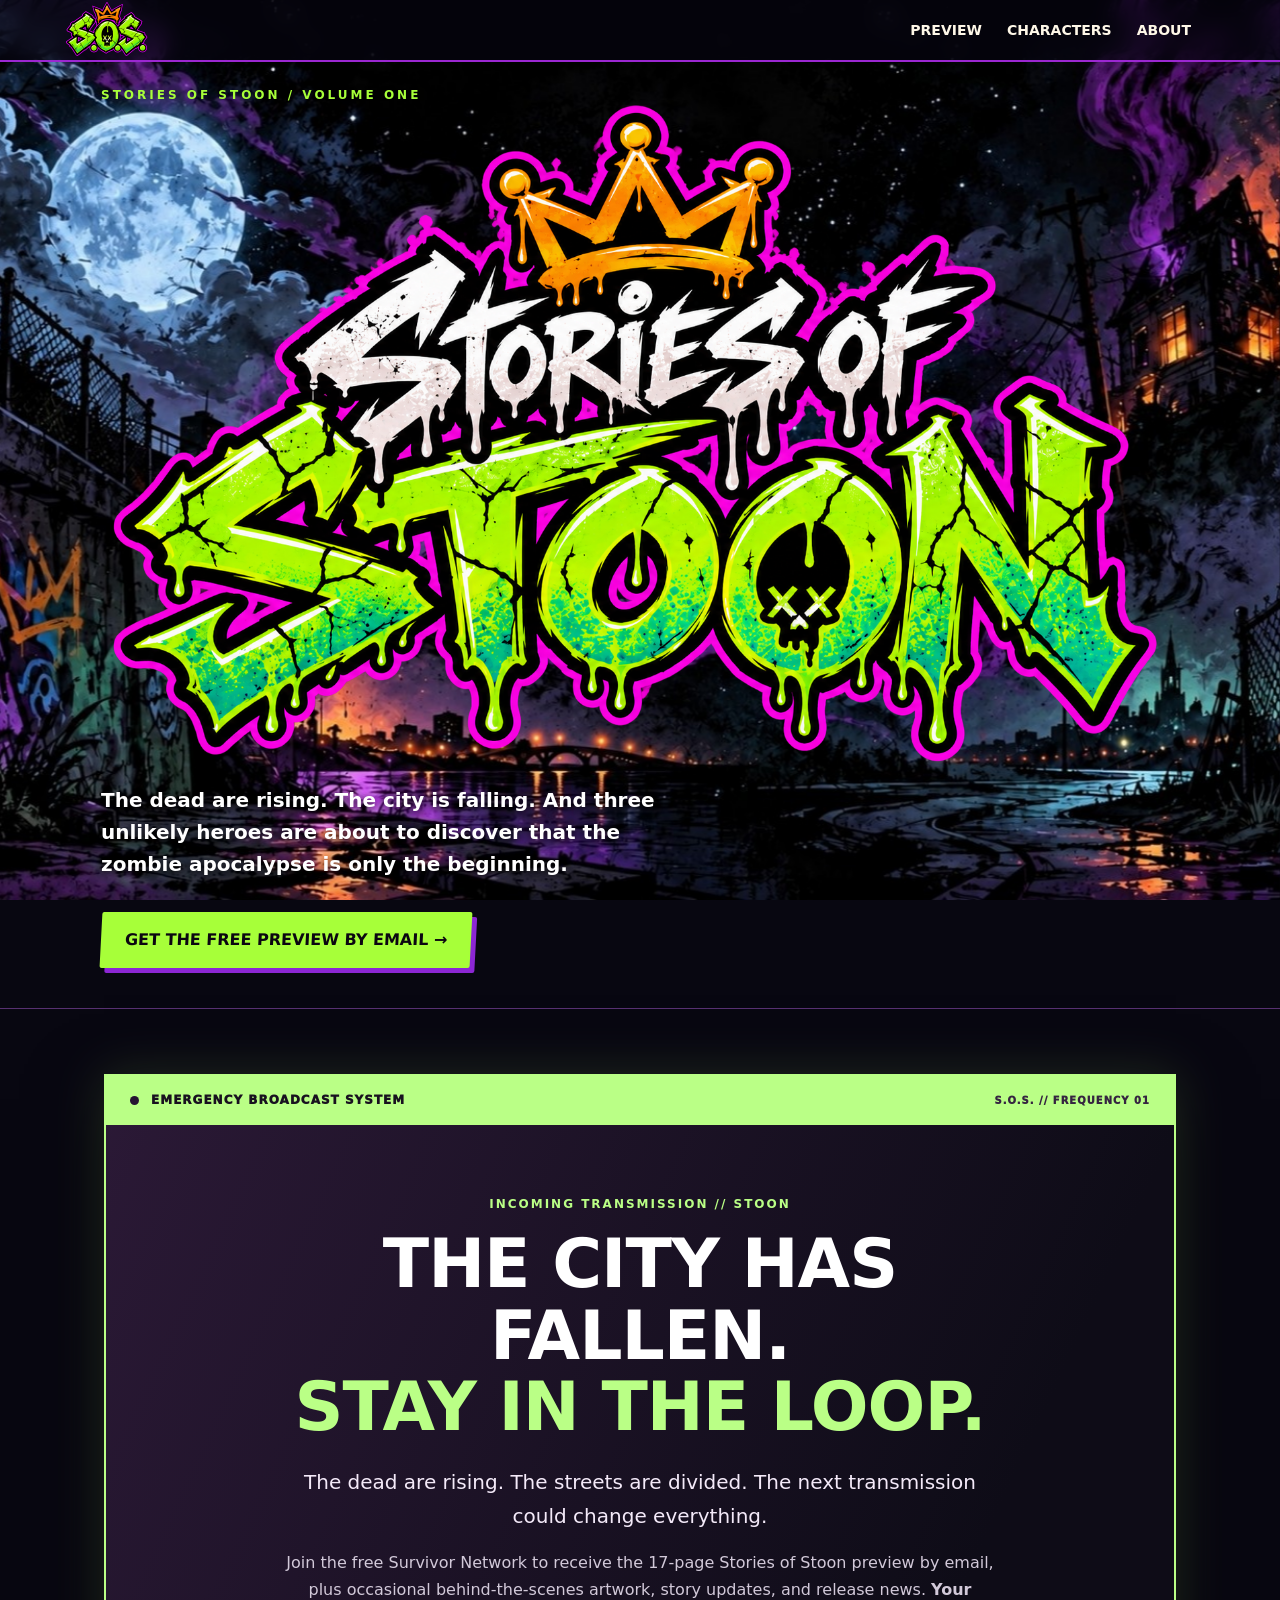
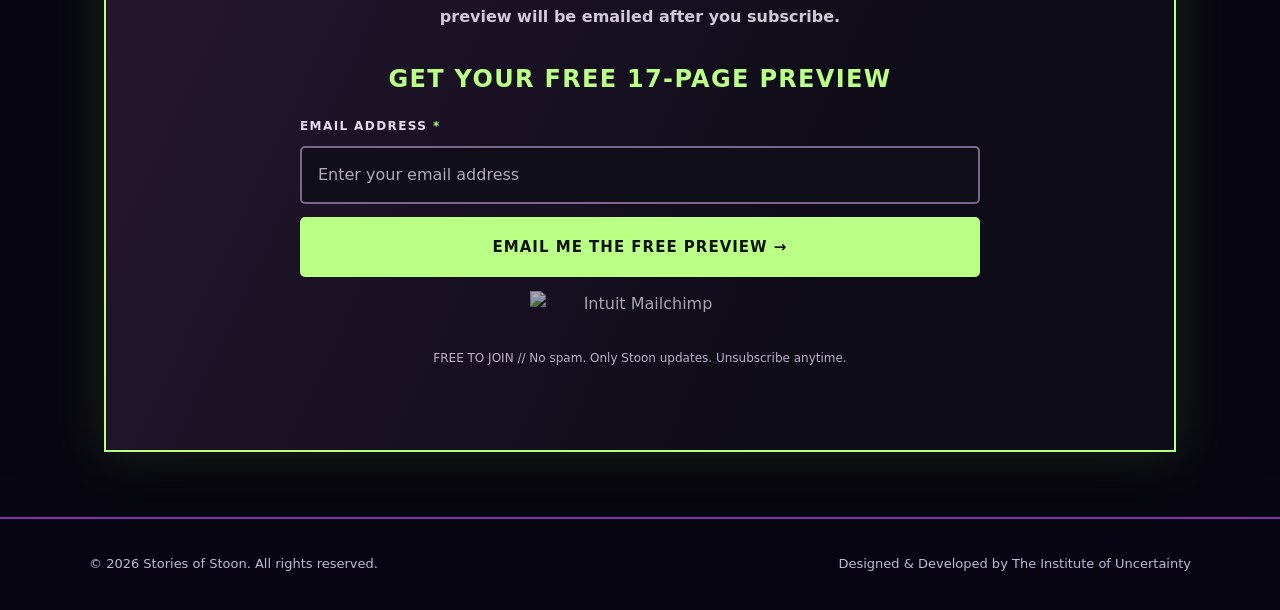
==== commit 25e2dd81: "Add files via upload" ====
--- a/index.html
+++ b/index.html
@@ -36,8 +36,8 @@
   <meta content="width=device-width,initial-scale=1" name="viewport"/>
   <meta content="#111014" name="theme-color"/>
   <title>Stories of Stoon | Official Website</title>
-  <link href="images/favicon-48.png?v=2" rel="icon" type="image/png"/>
-  <link href="images/favicon-192.png?v=2" rel="apple-touch-icon"/>
+  <link rel="icon" type="image/png" sizes="48x48" href="images/favicon-48.png?v=3"/>
+  <link rel="apple-touch-icon" href="images/favicon-192.png?v=3"/>
   <meta content="images/stories-of-stoon-logo.png" property="og:image"/>
   <link href="css/bios.css" rel="stylesheet"/>
   
@@ -80,13 +80,14 @@
 
   <link rel="stylesheet" href="css/navigation.css">
   <link rel="stylesheet" href="css/index-background-fix.css">
+ <link rel="stylesheet" href="css/site-branding.css?v=3"/>
  </head>
  <body class="stoon-index-page">
-  <img alt="" aria-hidden="true" id="stoon-fixed-city" src="images/city-background-sharp.webp"/>
+  <img alt="" aria-hidden="true" id="stoon-fixed-city" src="images/stoon-site-background.jpg"/>
   <header>
     <div class="nav">
       <a class="brand" href="index.html" aria-label="Stories of Stoon homepage">
-        <img src="images/sos-logo.png" alt="S.O.S. logo">
+        <img src="images/stoon-header-logo.png" alt="S.O.S. logo">
       </a>
       <nav class="mobile-nav" aria-label="Main navigation">
         <a href="preview.html">PREVIEW</a>
@@ -109,7 +110,7 @@
       </p>
       <div class="actions">
        <a class="btn" href="preview.html">
-        READ THE FREE PREVIEW &rarr;
+        GET THE FREE PREVIEW BY EMAIL &rarr;
        </a>
       </div>
      </div>
@@ -142,9 +143,9 @@
       The dead are rising. The streets are divided. The next transmission could change everything.
      </p>
      <p>
-      Join the free Survivor Network for behind-the-scenes artwork, exclusive story transmissions, and the first announcement when Stories of Stoon: Volume One is released.
+      Join the free Survivor Network to receive the 17-page Stories of Stoon preview by email, plus occasional behind-the-scenes artwork, story updates, and release news.
       <strong>
-       The 17-page preview is already free to read&mdash;no signup required.
+       Your preview will be emailed after you subscribe.
       </strong>
      </p>
     </div>
@@ -155,7 +156,7 @@
        <form action="https://github.us11.list-manage.com/subscribe/post?u=028473336bbe570dd64462071&amp;id=b9e7efde29&amp;f_id=00f3f0e1f0" class="validate sos-mailchimp-form" id="mc-embedded-subscribe-form" method="post" name="mc-embedded-subscribe-form" target="_blank">
         <div id="mc_embed_signup_scroll">
          <h3 class="network-form-heading">
-          Receive the next transmission
+          Get your free 17-page preview
          </h3>
          <div class="mc-field-group">
           <label for="mce-EMAIL">
@@ -175,7 +176,7 @@
          <div aria-hidden="true" class="sos-honeypot">
           <input autocomplete="off" name="b_028473336bbe570dd64462071_b9e7efde29" tabindex="-1" type="text" value=""/>
          </div>
-         <input class="sos-subscribe-button" id="mc-embedded-subscribe" name="subscribe" type="submit" value="JOIN THE SURVIVOR NETWORK &rarr;"/>
+         <input class="sos-subscribe-button" id="mc-embedded-subscribe" name="subscribe" type="submit" value="EMAIL ME THE FREE PREVIEW &rarr;"/>
          <a class="sos-mailchimp-credit" href="http://eepurl.com/Nd9CUPr3Xi" rel="noopener noreferrer" target="_blank" title="Mailchimp - email marketing made easy and fun">
           <img alt="Intuit Mailchimp" height="40" loading="lazy" src="https://digitalasset.intuit.com/render/content/dam/intuit/mc-fe/en_us/images/intuit-mc-rewards-text-dark.svg" width="220"/>
          </a>
--- a/css/bios.css
+++ b/css/bios.css
@@ -356,7 +356,7 @@
 
 .hero {
     min-height:700px;
-    background:linear-gradient(90deg,#080711f2 0%,#080711aa 45%,#08071110 100%),url('images/city-background.png') center 45%/cover no-repeat}
+    background:linear-gradient(90deg,#080711f2 0%,#080711aa 45%,#08071110 100%),url('../images/city-background.png') center 45%/cover no-repeat}
 
 .hero:after {
     display:none}
@@ -403,7 +403,7 @@
     transform:skew(-3deg) translateY(-3px)}
 
 #episodes {
-    background:linear-gradient(#0a0815dc,#0a0815f4),url('images/city-background.png') center/cover}
+    background:linear-gradient(#0a0815dc,#0a0815f4),url('../images/city-background.png') center/cover}
 
 .episode {
     border:2px solid #67338c;
@@ -417,13 +417,13 @@
     background:#171124 center/cover no-repeat}
 
 .episode:nth-child(1) .thumb {
-    background-image:url('images/city-background.png')}
+    background-image:url('../images/city-background.png')}
 
 .episode:nth-child(2) .thumb {
-    background-image:url('images/city-background.png')}
+    background-image:url('../images/city-background.png')}
 
 .episode:nth-child(3) .thumb {
-    background-image:url('images/city-background.png')}
+    background-image:url('../images/city-background.png')}
 
 .thumb:before {
     display:none}
@@ -448,14 +448,14 @@
     font-weight:850}
 
 .art {
-    background:#09060f url('images/city-background.png') center/cover no-repeat;
+    background:#09060f url('../images/city-background.png') center/cover no-repeat;
     border:3px solid #8f36c8;
     box-shadow:8px 8px #a7ff39;
     font-size:0;
     min-height:390px}
 
 #updates {
-    background:linear-gradient(90deg,#090711ef,#090711a8),url('images/city-background.png') center/cover}
+    background:linear-gradient(90deg,#090711ef,#090711a8),url('../images/city-background.png') center/cover}
 
 footer {
     border-top:2px solid #8530b7}
@@ -464,7 +464,7 @@
     .hero {
     min-height:630px;
     background-position:58% center;
-    background-image:linear-gradient(90deg,#080711db,#08071178),url('images/city-background.png')}
+    background-image:linear-gradient(90deg,#080711db,#08071178),url('../images/city-background.png')}
 
 .hero-inner {
     padding:85px 0 95px}
@@ -502,7 +502,7 @@
 
 .hero {
     min-height:790px;
-    background:linear-gradient(90deg,#070512ed 0%,#070512b0 39%,#07051220 80%),url('images/city-background.png') center 44%/cover no-repeat}
+    background:linear-gradient(90deg,#070512ed 0%,#070512b0 39%,#07051220 80%),url('../images/city-background.png') center 44%/cover no-repeat}
 
 .hero-inner {
     padding:155px 0 160px}
@@ -522,13 +522,13 @@
     background-size:cover}
 
 .episode:first-child .thumb {
-    background-image:url('images/city-background.png')}
+    background-image:url('../images/city-background.png')}
 
 .episode:nth-child(2) .thumb {
-    background-image:url('images/city-background.png')}
+    background-image:url('../images/city-background.png')}
 
 .episode:nth-child(3) .thumb {
-    background-image:url('images/city-background.png')}
+    background-image:url('../images/city-background.png')}
 
 .episode h3 {
     font-size:29px}
@@ -537,7 +537,7 @@
     background:radial-gradient(ellipse at 80% 40%,#2a1243,#090711 60%)}
 
 #updates {
-    background:linear-gradient(90deg,#090711ed,#090711a8),url('images/city-background.png') center/cover}
+    background:linear-gradient(90deg,#090711ed,#090711a8),url('../images/city-background.png') center/cover}
 
 .site-note {
     font-size:13px;
@@ -546,7 +546,7 @@
 @media(max-width:700px) {
     .hero {
     min-height:650px;
-    background:linear-gradient(90deg,#080711d9,#08071183),url('images/city-background.png') 58% center/cover no-repeat}
+    background:linear-gradient(90deg,#080711d9,#08071183),url('../images/city-background.png') 58% center/cover no-repeat}
 
 .hero-inner {
     padding:95px 0 100px}
@@ -655,7 +655,7 @@
 
 /* Mailing list section */
 #email-list {
-    background:linear-gradient(115deg,#130a20f5,#080711df),url('images/city-background.png') center/cover;
+    background:linear-gradient(115deg,#130a20f5,#080711df),url('../images/city-background.png') center/cover;
     padding:85px 0;
     border-top:2px solid #8628bc}
 
--- a/css/site-branding.css
+++ b/css/site-branding.css
@@ -0,0 +1,7 @@
+/* Shared branding: all pages use the supplied night-city image. */
+html, body { background-color:#080711 !important; }
+body::before,body::after { background-image:none !important; content:none !important; }
+#stoon-fixed-city { display:block !important; position:fixed !important; inset:0 !important; width:100vw !important; height:100vh !important; object-fit:cover !important; object-position:center center !important; opacity:1 !important; filter:none !important; z-index:0 !important; pointer-events:none !important; }
+body > header, body > main, body > footer { position:relative !important; z-index:1 !important; }
+header .brand img { width:96px !important; height:64px !important; max-width:96px !important; max-height:64px !important; object-fit:contain !important; }
+@media(max-width:700px){ header .brand img {width:70px !important;height:48px !important;max-width:70px !important;max-height:48px !important;} }
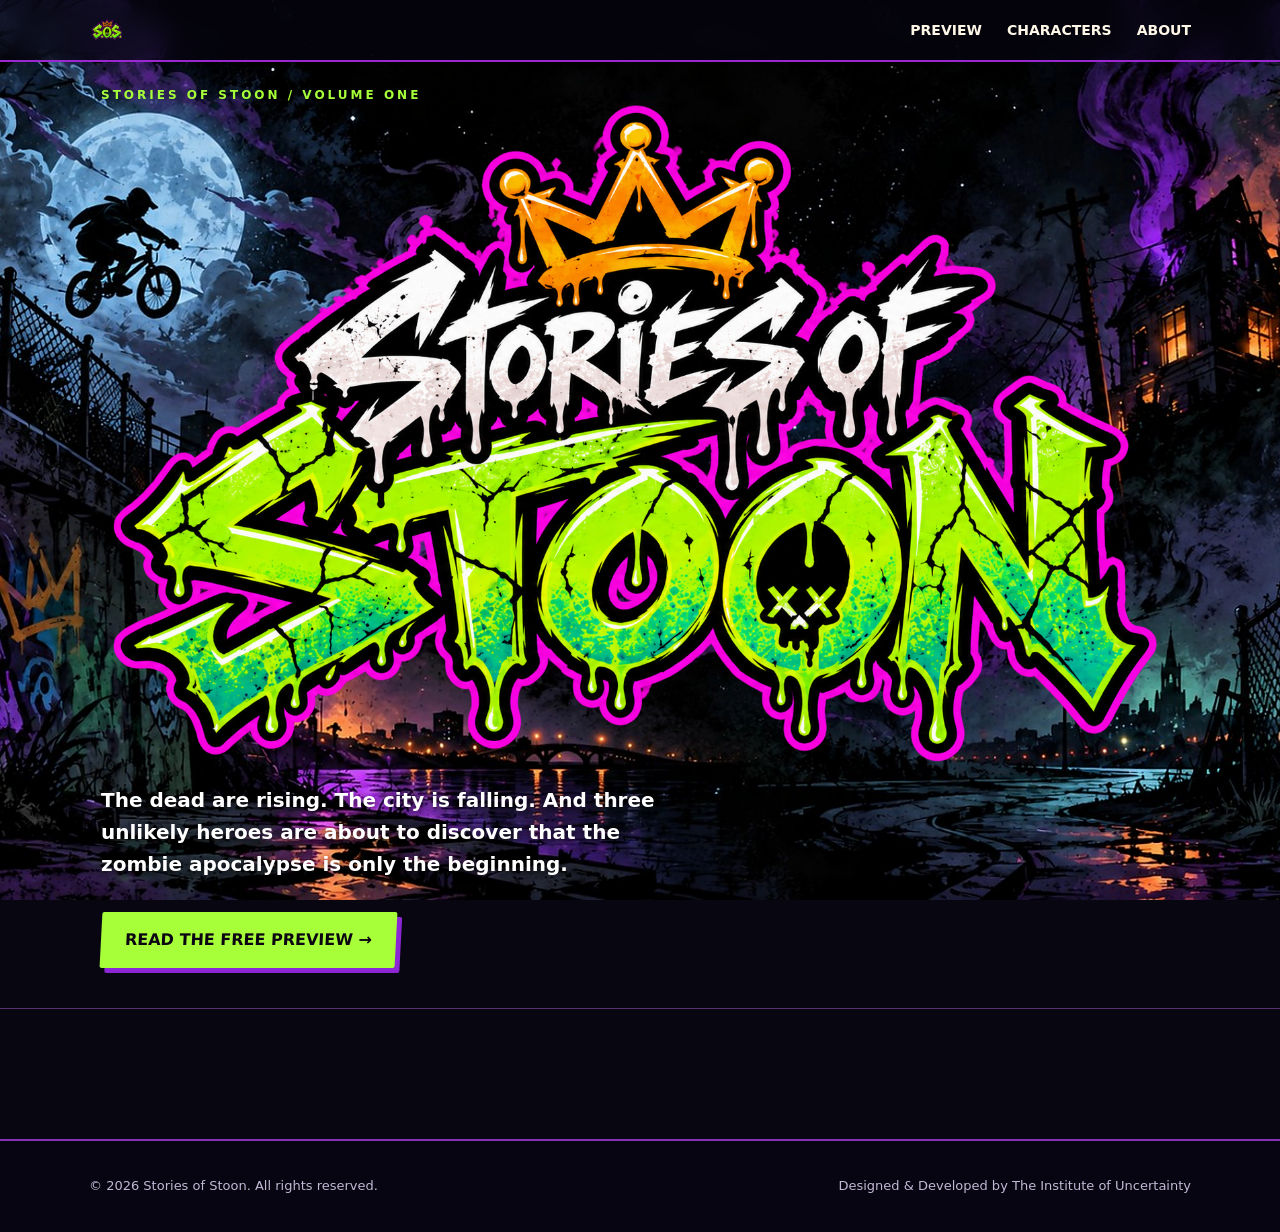
==== commit 0fe38538: "Update index.html" ====
--- a/index.html
+++ b/index.html
@@ -36,8 +36,8 @@
   <meta content="width=device-width,initial-scale=1" name="viewport"/>
   <meta content="#111014" name="theme-color"/>
   <title>Stories of Stoon | Official Website</title>
-  <link rel="icon" type="image/png" sizes="48x48" href="images/favicon-48.png?v=3"/>
-  <link rel="apple-touch-icon" href="images/favicon-192.png?v=3"/>
+  <link href="images/favicon-48.png?v=2" rel="icon" type="image/png"/>
+  <link href="images/favicon-192.png?v=2" rel="apple-touch-icon"/>
   <meta content="images/stories-of-stoon-logo.png" property="og:image"/>
   <link href="css/bios.css" rel="stylesheet"/>
   
@@ -80,14 +80,13 @@
 
   <link rel="stylesheet" href="css/navigation.css">
   <link rel="stylesheet" href="css/index-background-fix.css">
- <link rel="stylesheet" href="css/site-branding.css?v=3"/>
  </head>
  <body class="stoon-index-page">
-  <img alt="" aria-hidden="true" id="stoon-fixed-city" src="images/stoon-site-background.jpg"/>
+  <img alt="" aria-hidden="true" id="stoon-fixed-city" src="images/city-background-sharp.webp"/>
   <header>
     <div class="nav">
       <a class="brand" href="index.html" aria-label="Stories of Stoon homepage">
-        <img src="images/stoon-header-logo.png" alt="S.O.S. logo">
+        <img src="images/sos-logo.png" alt="S.O.S. logo">
       </a>
       <nav class="mobile-nav" aria-label="Main navigation">
         <a href="preview.html">PREVIEW</a>
@@ -110,83 +109,14 @@
       </p>
       <div class="actions">
        <a class="btn" href="preview.html">
-        GET THE FREE PREVIEW BY EMAIL &rarr;
+        READ THE FREE PREVIEW &rarr;
        </a>
       </div>
      </div>
     </div>
    </div>
    <section aria-labelledby="signal-title" class="launch-section sos-signal-section" id="email-list">
- <div class="wrap">
-  <div class="signal-card">
-   <div class="signal-bar">
-    <span aria-hidden="true" class="signal-pulse">
-    </span>
-    EMERGENCY BROADCAST SYSTEM
-    <span class="signal-frequency">
-     S.O.S. // FREQUENCY 01
-    </span>
-   </div>
-   <div class="signal-content">
-    <div class="signal-copy">
-     <div class="eyebrow">
-      INCOMING TRANSMISSION // STOON
-     </div>
-     <h2 id="signal-title">
-      THE CITY HAS FALLEN.
-      <br/>
-      <span class="sos-green">
-       STAY IN THE LOOP.
-      </span>
-     </h2>
-     <p>
-      The dead are rising. The streets are divided. The next transmission could change everything.
-     </p>
-     <p>
-      Join the free Survivor Network to receive the 17-page Stories of Stoon preview by email, plus occasional behind-the-scenes artwork, story updates, and release news.
-      <strong>
-       Your preview will be emailed after you subscribe.
-      </strong>
-     </p>
-    </div>
-    <div class="signal-form-wrap">
-     <div class="stoon-mc-shell" id="mc_embed_shell">
-      <div id="mc_embed_signup">
-       <!-- MAILCHIMP SIGNUP FORM -->
-       <form action="https://github.us11.list-manage.com/subscribe/post?u=028473336bbe570dd64462071&amp;id=b9e7efde29&amp;f_id=00f3f0e1f0" class="validate sos-mailchimp-form" id="mc-embedded-subscribe-form" method="post" name="mc-embedded-subscribe-form" target="_blank">
-        <div id="mc_embed_signup_scroll">
-         <h3 class="network-form-heading">
-          Get your free 17-page preview
-         </h3>
-         <div class="mc-field-group">
-          <label for="mce-EMAIL">
-           EMAIL ADDRESS
-           <span class="asterisk">
-            *
-           </span>
-          </label>
-          <input autocomplete="email" class="required email" id="mce-EMAIL" name="EMAIL" placeholder="Enter your email address" required="" type="email"/>
-         </div>
-         <div aria-live="polite" class="clear foot" id="mce-responses">
-          <div class="response" id="mce-error-response" style="display:none">
-          </div>
-          <div class="response" id="mce-success-response" style="display:none">
-          </div>
-         </div>
-         <div aria-hidden="true" class="sos-honeypot">
-          <input autocomplete="off" name="b_028473336bbe570dd64462071_b9e7efde29" tabindex="-1" type="text" value=""/>
-         </div>
-         <input class="sos-subscribe-button" id="mc-embedded-subscribe" name="subscribe" type="submit" value="EMAIL ME THE FREE PREVIEW &rarr;"/>
-         <a class="sos-mailchimp-credit" href="http://eepurl.com/Nd9CUPr3Xi" rel="noopener noreferrer" target="_blank" title="Mailchimp - email marketing made easy and fun">
-          <img alt="Intuit Mailchimp" height="40" loading="lazy" src="https://digitalasset.intuit.com/render/content/dam/intuit/mc-fe/en_us/images/intuit-mc-rewards-text-dark.svg" width="220"/>
-         </a>
-        </div>
-       </form>
-      </div>
-     </div>
-     <p class="signal-privacy">
-      FREE TO JOIN // No spam. Only Stoon updates. Unsubscribe anytime.
-     </p>
+
     </div>
    </div>
   </div>
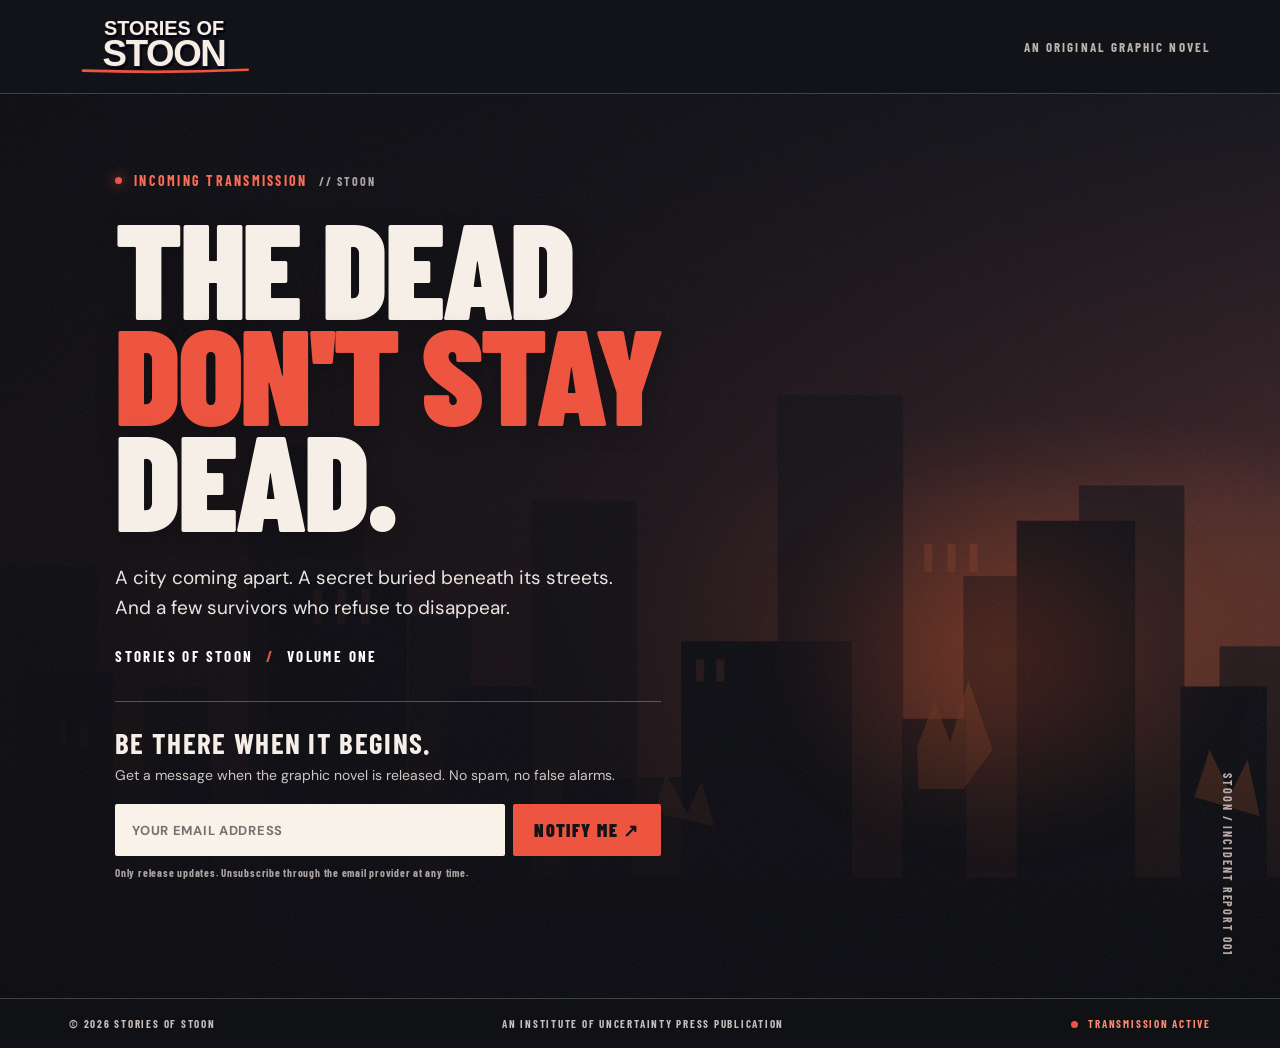
==== commit d238d6f1: "Add files via upload" ====
--- a/index.html
+++ b/index.html
@@ -1,144 +1,72 @@
-<!DOCTYPE html>
+<!doctype html>
 <html lang="en">
- <head>
-  <!-- Add inside the <head> of index.html; replace existing title/description/canonical tags -->
-<title>Stories of Stoon | Zombie Horror Graphic Novel</title>
-<meta name="description" content="Enter Stoon, a city overrun by the undead, where survivors, dangerous gangs, and a mysterious cult fight for control. Discover the Stories of Stoon horror graphic novel, read a free preview, and follow the upcoming release.">
-<meta name="robots" content="index, follow, max-image-preview:large">
-<meta name="author" content="Institute of Uncertainty">
-<link rel="canonical" href="https://storiesofstoon.github.io/">
-<meta property="og:type" content="website">
-<meta property="og:site_name" content="Stories of Stoon">
-<meta property="og:title" content="Stories of Stoon | Zombie Horror Graphic Novel">
-<meta property="og:description" content="A city overrun by the undead. Survivors, gangs, and a mysterious cult. Explore Stories of Stoon and read a free preview.">
-<meta property="og:url" content="https://storiesofstoon.github.io/">
-<!-- When your share image is uploaded, add: <meta property="og:image" content="https://storiesofstoon.github.io/your-share-image.jpg"> -->
-<meta name="twitter:card" content="summary">
-<meta name="twitter:title" content="Stories of Stoon | Zombie Horror Graphic Novel">
-<meta name="twitter:description" content="Enter Stoon: a zombie horror graphic novel. Read a free preview and follow the release.">
-<script type="application/ld+json">
-{
-  "@context": "https://schema.org",
-  "@type": "CreativeWork",
-  "name": "Stories of Stoon",
-  "url": "https://storiesofstoon.github.io/",
-  "description": "A zombie horror graphic novel set in Stoon, where survivors confront the undead, dangerous gangs, and a mysterious cult.",
-  "genre": ["Horror", "Zombie apocalypse", "Graphic novel"],
-  "inLanguage": "en",
-  "creator": {"@type": "Organization", "name": "Institute of Uncertainty"},
-  "isAccessibleForFree": true
-}
-</script>
-  
-  <meta name="google-site-verification" content="NTfzgfvkSRT_aLBtHkE0zmmYZ2ayeeXilFzu-oNr6b4" />
-  <!-- Page settings, metadata, fonts, and CSS -->
-  <meta charset="utf-8"/>
-  <meta content="width=device-width,initial-scale=1" name="viewport"/>
-  <meta content="#111014" name="theme-color"/>
-  <title>Stories of Stoon | Official Website</title>
-  <link href="images/favicon-48.png?v=2" rel="icon" type="image/png"/>
-  <link href="images/favicon-192.png?v=2" rel="apple-touch-icon"/>
-  <meta content="images/stories-of-stoon-logo.png" property="og:image"/>
-  <link href="css/bios.css" rel="stylesheet"/>
-  
-  <link href="css/visibility-fix.css" rel="stylesheet"/>
-  <link href="css/background-crisp.css" rel="stylesheet"/>
-  <link href="css/original-header-size.css" rel="stylesheet"/>
- 
-<!-- Stories of Stoon — standalone Survivor Network signup section -->
-<style>
-.sos-signal-section { padding: 65px 18px; background: #100e16; color: #f8f5f8; font-family: inherit; }
-.sos-signal-section, .sos-signal-section * { box-sizing: border-box; }
-.sos-signal-section .wrap { width: 100%; max-width: 1120px; margin: 0 auto; }
-.sos-signal-section .signal-card { overflow: hidden; border: 2px solid #baff86; background: linear-gradient(115deg, #2b1936, #0e0c17 72%); box-shadow: 0 0 46px #baff8626, 0 25px 70px #0009; }
-.sos-signal-section .signal-bar { display: flex; align-items: center; gap: 12px; padding: 15px 24px; background: #baff86; color: #18111f; font-weight: 950; letter-spacing: 1px; font-size: 12px; }
-.sos-signal-section .signal-pulse { width: 9px; height: 9px; border-radius: 50%; background: #251332; flex-shrink: 0; }
-.sos-signal-section .signal-frequency { margin-left: auto; font-size: 10px; color: #352440; }
-.sos-signal-section .signal-content { max-width: 900px; margin: auto; padding: clamp(28px, 6vw, 70px); text-align: center; }
-.sos-signal-section .eyebrow { font-size: 12px; font-weight: 800; letter-spacing: 2px; color: #baff86; }
-.sos-signal-section .signal-copy h2 { font-size: clamp(34px, 6vw, 68px); line-height: 1.05; margin: 14px 0 22px; letter-spacing: -1px; color: #fff; }
-.sos-signal-section .sos-green { color: #baff86; }
-.sos-signal-section .signal-copy p { max-width: 720px; margin: 0 auto 16px; color: #d2c9d9; font-size: 16px; line-height: 1.7; }
-.sos-signal-section .signal-copy p:first-of-type { font-size: clamp(17px,2vw,20px); color: #f4eaf9; }
-.sos-signal-section .signal-form-wrap { max-width: 680px; margin: 30px auto 0; }
-.sos-signal-section .network-form-heading { margin: 0 0 18px; color: #baff86; font-size: clamp(18px, 2vw, 24px); text-transform: uppercase; letter-spacing: .055em; }
-.sos-signal-section .sos-mailchimp-form { width: 100%; margin: 0; padding: 0; }
-.sos-signal-section .mc-field-group { text-align: left; margin-bottom: 13px; }
-.sos-signal-section .mc-field-group label { display: block; margin-bottom: 10px; color: #e6d9ef; font-size: 12px; font-weight: 900; letter-spacing: 1.4px; }
-.sos-signal-section .asterisk { color: #baff86; }
-.sos-signal-section input[type=email] { display: block; width: 100%; min-height: 58px; padding: 14px 16px; background: #100e18; border: 2px solid #7b668d; border-radius: 5px; color: #fff; font: inherit; font-size: 16px; }
-.sos-signal-section input[type=email]:focus { outline: 2px solid #baff86; outline-offset: 2px; }
-.sos-signal-section input[type=email]::placeholder { color: #b0aab8; }
-.sos-signal-section input.sos-subscribe-button { width: 100%; min-height: 60px; padding: 14px 12px; background: #baff86; color: #11120f; border: 0; border-radius: 5px; cursor: pointer; font: inherit; font-size: 15px; font-weight: 900; letter-spacing: 1px; }
-.sos-signal-section input.sos-subscribe-button:hover { background: #d0ffa4; }
-.sos-signal-section .sos-honeypot { position: absolute; left: -10000px; width: 1px; height: 1px; overflow: hidden; }
-.sos-signal-section .response { margin: 10px 0; color: #fff; }
-.sos-signal-section .sos-mailchimp-credit { display: flex; justify-content: center; margin: 14px auto 0; max-width: 220px; opacity: .65; }
-.sos-signal-section .signal-privacy { margin-top: 18px; color: #bcb0c9; font-size: 12px; text-align: center; }
-@media (max-width: 760px) { .sos-signal-section .signal-frequency { display: none; } .sos-signal-section .signal-bar { font-size: 10px; } .sos-signal-section .signal-content { padding: 27px 20px 35px; } }
-</style>
+<head>
+  <meta charset="utf-8">
+  <meta name="viewport" content="width=device-width, initial-scale=1">
+  <meta name="theme-color" content="#101015">
+  <meta name="description" content="Stories of Stoon is an original graphic novel set in a city where the dead don't stay dead. Coming soon from Institute of Uncertainty Press.">
+  <meta property="og:type" content="website">
+  <meta property="og:title" content="Stories of Stoon | Coming Soon">
+  <meta property="og:description" content="The dead don't stay dead. Enter the world of Stoon.">
+  <meta property="og:image" content="https://storiesofstoon.github.io/assets/social-preview.svg">
+  <meta property="og:url" content="https://storiesofstoon.github.io/">
+  <title>Stories of Stoon | Coming Soon</title>
+  <link rel="icon" type="image/svg+xml" href="assets/favicon.svg">
+  <link rel="stylesheet" href="styles.css">
+  <script src="config.js" defer></script>
+  <script src="script.js" defer></script>
+</head>
+<body>
+  <a class="skip" href="#main">Skip to content</a>
+  <div class="site">
+    <header class="header">
+      <a class="brand" href="./" aria-label="Stories of Stoon home">
+        <img src="assets/logo.svg" alt="Stories of Stoon" width="250" height="82">
+      </a>
+      <span class="header-tag">AN ORIGINAL GRAPHIC NOVEL</span>
+    </header>
 
-  <link rel="stylesheet" href="css/navigation.css">
-  <link rel="stylesheet" href="css/index-background-fix.css">
- </head>
- <body class="stoon-index-page">
-  <img alt="" aria-hidden="true" id="stoon-fixed-city" src="images/city-background-sharp.webp"/>
-  <header>
-    <div class="nav">
-      <a class="brand" href="index.html" aria-label="Stories of Stoon homepage">
-        <img src="images/sos-logo.png" alt="S.O.S. logo">
-      </a>
-      <nav class="mobile-nav" aria-label="Main navigation">
-        <a href="preview.html">PREVIEW</a>
-        <a href="bios.html">CHARACTERS</a>
-        <a href="about.html">ABOUT</a>
-      </nav>
-    </div>
-  </header>
-  <!-- MAIN CONTENT -->
-  <main>
-   <div class="hero" id="home">
-    <div class="wrap">
-     <div class="hero-inner">
-      <div class="eyebrow">
-       STORIES OF STOON / VOLUME ONE
+    <main id="main" class="hero">
+      <div class="skyline" aria-hidden="true"></div>
+      <div class="atmosphere" aria-hidden="true"></div>
+      <div class="hero-inner">
+        <p class="eyebrow"><span class="signal"></span> INCOMING TRANSMISSION <span class="code">// STOON</span></p>
+        <h1>THE DEAD<br><em>DON'T STAY</em><br>DEAD.</h1>
+        <p class="intro">A city coming apart. A secret buried beneath its streets. And a few survivors who refuse to disappear.</p>
+        <p class="launch">STORIES OF STOON <span class="slash">/</span> VOLUME ONE</p>
+        <div class="countdown" id="countdown" hidden aria-label="Countdown to launch">
+          <p class="countdown-label">THE OUTBREAK BEGINS IN</p>
+          <div class="clock" aria-live="off">
+            <div><b id="days">00</b><small>DAYS</small></div>
+            <div><b id="hours">00</b><small>HOURS</small></div>
+            <div><b id="minutes">00</b><small>MINUTES</small></div>
+            <div><b id="seconds">00</b><small>SECONDS</small></div>
+          </div>
+        </div>
+        <section class="signup" aria-labelledby="signup-heading">
+          <h2 id="signup-heading">BE THERE WHEN IT BEGINS.</h2>
+          <p>Get a message when the graphic novel is released. No spam, no false alarms.</p>
+          <form id="signup-form" class="signup-form" novalidate>
+            <label class="sr-only" for="email">Email address</label>
+            <input id="email" name="email" type="email" placeholder="YOUR EMAIL ADDRESS" autocomplete="email" required>
+            <button type="submit">NOTIFY ME <span aria-hidden="true">↗</span></button>
+          </form>
+          <p class="form-status" id="form-status" role="status" aria-live="polite"></p>
+          <p class="fineprint">Only release updates. Unsubscribe through the email provider at any time.</p>
+        </section>
+        <div class="purchase" id="purchase" hidden aria-label="Purchase links">
+          <a id="amazon-link" class="purchase-link" rel="noopener noreferrer" target="_blank" hidden>BUY ON AMAZON ↗</a>
+          <a id="direct-link" class="purchase-link secondary" rel="noopener noreferrer" target="_blank" hidden>BUY DIRECT ↗</a>
+        </div>
       </div>
-      <img alt="Stories of Stoon" class="hero-logo" height="320" src="images/stories-of-stoon-logo.png" width="640"/>
-      <p class="lead">
-       The dead are rising. The city is falling. And three unlikely heroes are about to discover that the zombie apocalypse is only the beginning.
-      </p>
-      <div class="actions">
-       <a class="btn" href="preview.html">
-        READ THE FREE PREVIEW &rarr;
-       </a>
-      </div>
-     </div>
-    </div>
-   </div>
-   <section aria-labelledby="signal-title" class="launch-section sos-signal-section" id="email-list">
+      <p class="side-label" aria-hidden="true">STOON / INCIDENT REPORT 001</p>
+    </main>
 
-    </div>
-   </div>
+    <footer class="footer">
+      <span>© <span id="year">2026</span> STORIES OF STOON</span>
+      <span>AN INSTITUTE OF UNCERTAINTY PRESS PUBLICATION</span>
+      <span class="footer-status"><i></i> TRANSMISSION ACTIVE</span>
+    </footer>
   </div>
- </div>
-</section>
-  </main>
-  <!-- SITE FOOTER -->
-  <footer>
-   <div class="wrap footer-inner">
-    <span>
-     &copy;
-     <span id="year">
-     </span>
-     Stories of Stoon. All rights reserved.
-    </span>
-    <span>
-     Designed &amp; Developed by The Institute of Uncertainty
-    </span>
-   </div>
-  </footer>
-  <script src="js/bios-2.js">
-  </script>
- </body>
+</body>
 </html>
-
--- a/styles.css
+++ b/styles.css
@@ -0,0 +1,5 @@
+@import url('https://fonts.googleapis.com/css2?family=Barlow+Condensed:wght@500;600;700;800;900&family=DM+Sans:wght@400;500;600;700&display=swap');
+:root{color-scheme:dark;--bg:#101015;--paper:#f5efe7;--muted:#c6c0b9;--red:#ed5540;--line:rgba(255,255,255,.20)}
+*{box-sizing:border-box}html{scroll-behavior:smooth}body{margin:0;background:#0d0e12;color:var(--paper);font-family:'DM Sans',Arial,sans-serif}button,input{font:inherit}a{color:inherit}a:focus-visible,button:focus-visible,input:focus-visible{outline:3px solid #fff;outline-offset:4px}.skip{position:absolute;left:12px;top:-90px;z-index:30;padding:12px;background:#fff;color:#111}.skip:focus{top:12px}.site{min-height:100svh;display:flex;flex-direction:column;overflow:hidden}.header{z-index:2;display:flex;align-items:center;justify-content:space-between;gap:20px;padding:16px clamp(22px,5.4vw,92px);background:#121319;border-bottom:1px solid var(--line)}.brand{display:inline-flex;align-items:center}.brand img{width:190px;height:auto;display:block}.header-tag,.eyebrow,.code,.launch,.countdown-label,.fineprint,.footer,.side-label{font-family:'Barlow Condensed','Arial Narrow',sans-serif;letter-spacing:.16em;font-weight:700}.header-tag{font-size:13px;color:#bbb4ad}.hero{position:relative;flex:1;min-height:710px;isolation:isolate;display:flex;align-items:center;padding:78px clamp(22px,9vw,155px) 90px;background:radial-gradient(ellipse at 76% 69%,rgba(245,87,45,.3),transparent 43%),linear-gradient(115deg,#14151c 0%,#1c1a22 45%,#3a2426 76%,#1a1a21 100%)}.hero:before{content:"";position:absolute;inset:0;z-index:-1;background:linear-gradient(90deg,rgba(10,10,15,.9) 0%,rgba(11,11,17,.8) 42%,rgba(11,11,17,.21) 100%),linear-gradient(0deg,rgba(9,10,14,.95),transparent 55%)}.hero:after{content:"";pointer-events:none;position:absolute;inset:0;z-index:1;opacity:.14;background-image:url('assets/noise.svg');mix-blend-mode:screen}.skyline{position:absolute;z-index:-2;inset:0;background:url('assets/stoon-skyline.svg') center bottom/cover no-repeat}.atmosphere{position:absolute;z-index:-1;right:2%;bottom:15%;width:40vw;height:45vh;background:radial-gradient(ellipse,rgba(255,90,43,.21),transparent 63%);filter:blur(30px)}.hero-inner{position:relative;z-index:2;max-width:735px}.eyebrow{color:#fa6d56;font-size:14px;display:flex;gap:12px;align-items:center;margin:0 0 24px}.signal{width:7px;height:7px;border-radius:50%;background:var(--red);box-shadow:0 0 14px var(--red)}.code{color:#aca5a2;font-size:12px}h1,h2{font-family:'Barlow Condensed',Impact,'Arial Narrow',sans-serif}h1{font-size:clamp(75px,10.6vw,158px);line-height:.78;letter-spacing:-.026em;font-weight:900;margin:0 0 32px;text-shadow:0 4px 25px rgba(0,0,0,.23)}h1 em{font-style:normal;color:var(--red)}.intro{max-width:530px;color:#ebe4df;font-size:clamp(16px,1.5vw,19px);line-height:1.6;margin:0 0 24px}.launch{font-size:15px;margin:0 0 36px;color:#fff}.slash{color:var(--red);margin:0 7px}.signup{max-width:555px;border-top:1px solid rgba(255,255,255,.27);padding-top:26px}.signup h2{font-size:29px;line-height:1;letter-spacing:.045em;margin:0 0 8px}.signup>p{margin:0 0 18px;font-size:14px;color:#cfc6c1;line-height:1.5}.signup-form{display:flex;gap:8px;max-width:555px}.signup-form input{background:#f8f2e9;color:#18171a;border:0;border-radius:2px;padding:17px 17px;flex:1;min-width:0;font-weight:700;font-size:13px;letter-spacing:.055em}.signup-form input::placeholder{color:#77716f}.signup-form button{background:var(--red);color:#161316;border:0;border-radius:2px;padding:15px 21px;min-width:145px;cursor:pointer;font-family:'Barlow Condensed',sans-serif;letter-spacing:.08em;font-size:18px;font-weight:900;transition:background .15s,transform .15s}.signup-form button:hover{background:#ff755c;transform:translateY(-1px)}.signup-form button:disabled{opacity:.6;cursor:wait}.signup .fineprint{font-size:11px;opacity:.8;letter-spacing:.07em;margin:9px 0 0}.form-status{min-height:0;font-size:13px;color:#ffae9b!important;margin:10px 0 0!important}.form-status:empty{display:none}.form-status.success{color:#c7ebcb!important}.countdown{margin:-9px 0 30px}.countdown-label{color:#fa6d56;margin:0 0 10px;font-size:13px}.clock{display:flex;gap:18px}.clock>div{display:flex;flex-direction:column;align-items:center;min-width:60px}.clock b{font-family:'Barlow Condensed',Impact,sans-serif;font-size:43px;line-height:1}.clock small{font-size:10px;letter-spacing:.12em;color:#c6bcb7;margin-top:4px}.purchase{display:flex;gap:10px;flex-wrap:wrap;margin-top:26px}.purchase-link{background:var(--red);color:#141014;text-decoration:none;padding:13px 20px;font-family:'Barlow Condensed',sans-serif;font-size:19px;font-weight:900;letter-spacing:.055em}.purchase-link.secondary{background:transparent;color:#fff;border:1px solid #fff}.side-label{position:absolute;right:33px;bottom:42px;writing-mode:vertical-rl;font-size:12px;color:#b8a7a4}.footer{z-index:2;display:flex;align-items:center;justify-content:space-between;gap:16px;padding:18px clamp(22px,5.4vw,92px);background:#101115;border-top:1px solid var(--line);font-size:11px;color:#c5bdb9}.footer-status{color:#fa8a71}.footer-status i{display:inline-block;width:7px;height:7px;background:var(--red);border-radius:50%;margin-right:7px}.sr-only{position:absolute;width:1px;height:1px;padding:0;margin:-1px;overflow:hidden;clip:rect(0,0,0,0);white-space:nowrap;border:0}
+@media(max-width:700px){.header{padding:13px 21px}.brand img{width:145px}.header-tag{font-size:10px;letter-spacing:.07em;text-align:right}.hero{min-height:700px;padding:70px 23px 65px;align-items:flex-start}.hero:before{background:linear-gradient(90deg,rgba(10,10,15,.94),rgba(10,10,15,.66)),linear-gradient(0deg,rgba(10,10,15,.96),transparent)}h1{font-size:clamp(66px,15vw,101px);margin-bottom:27px}.eyebrow{font-size:11px;letter-spacing:.1em}.code{display:none}.intro{font-size:16px}.signup-form{flex-direction:column}.signup-form button{width:100%}.side-label{display:none}.footer{flex-wrap:wrap;gap:8px;padding:17px 21px}.footer span:nth-child(2){order:3;width:100%}.clock{gap:10px}}
+@media(prefers-reduced-motion:reduce){*,*:before,*:after{scroll-behavior:auto!important;animation:none!important;transition:none!important}}
